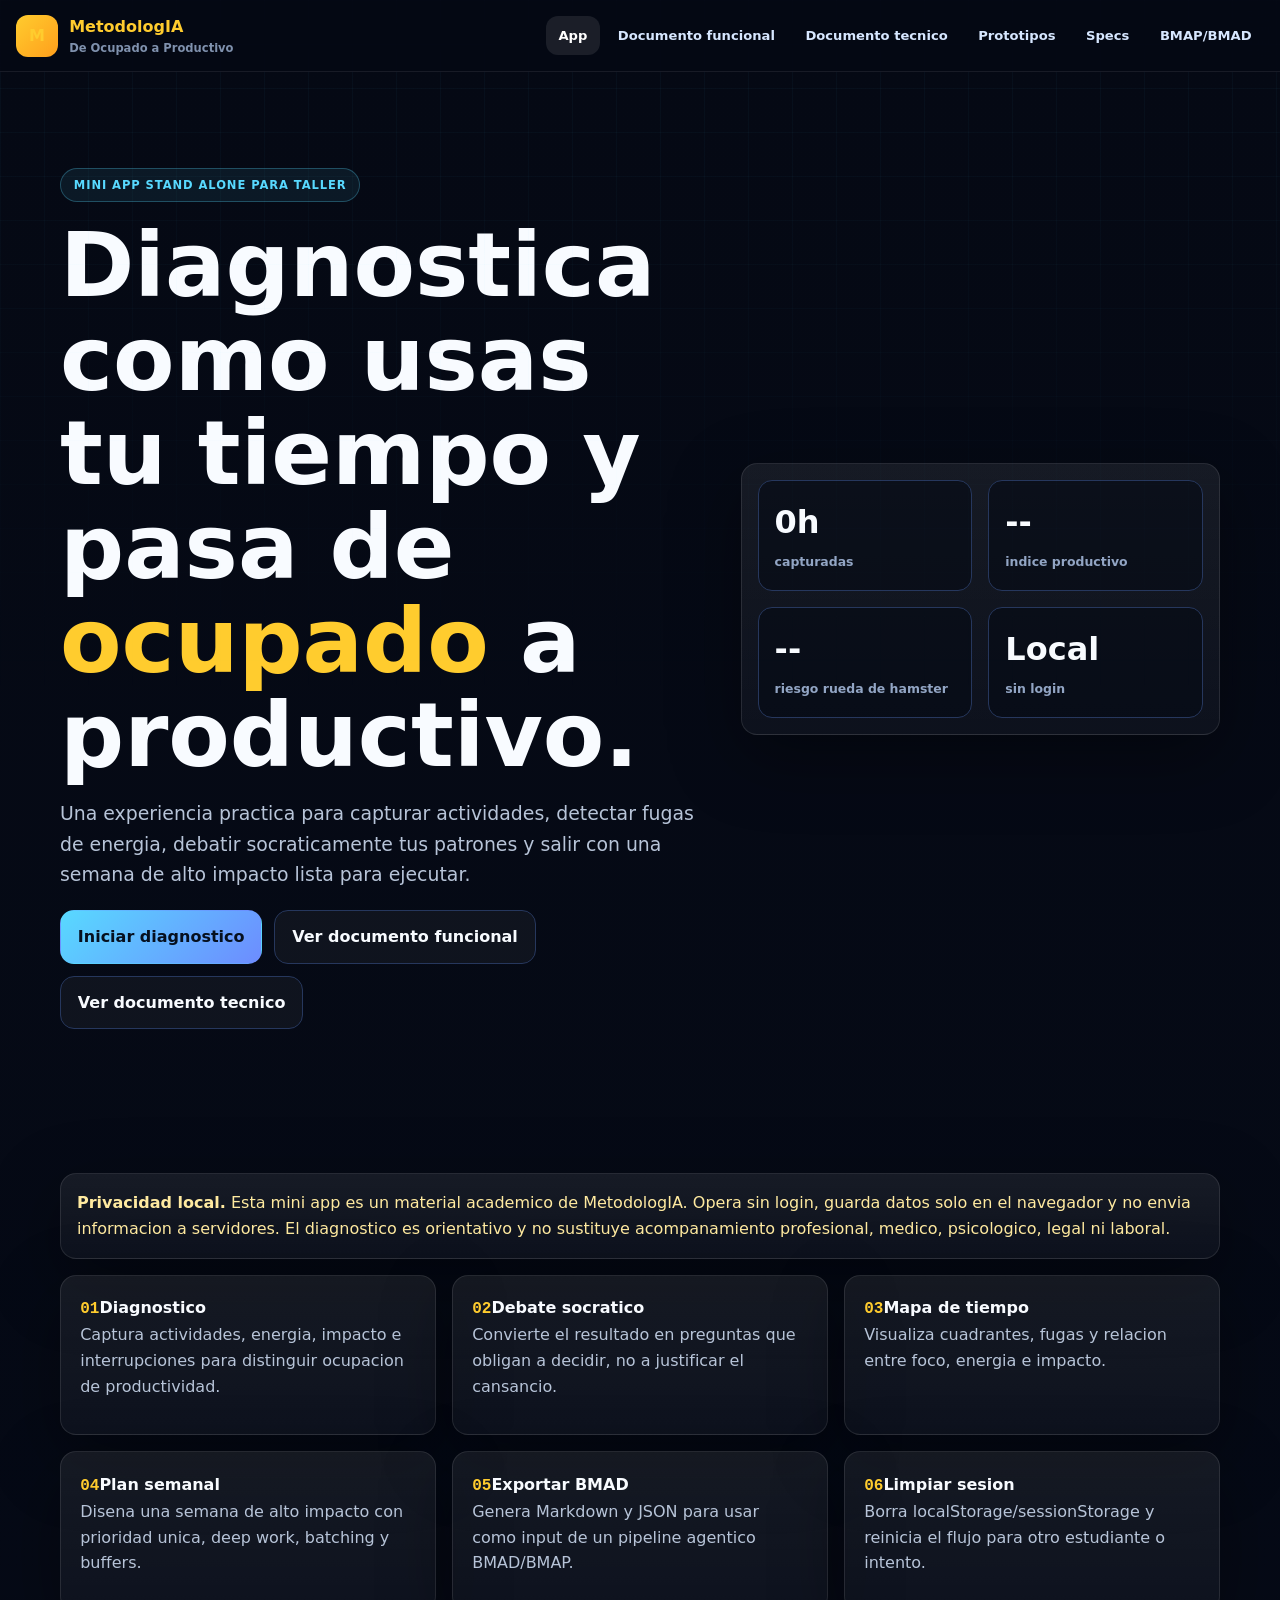
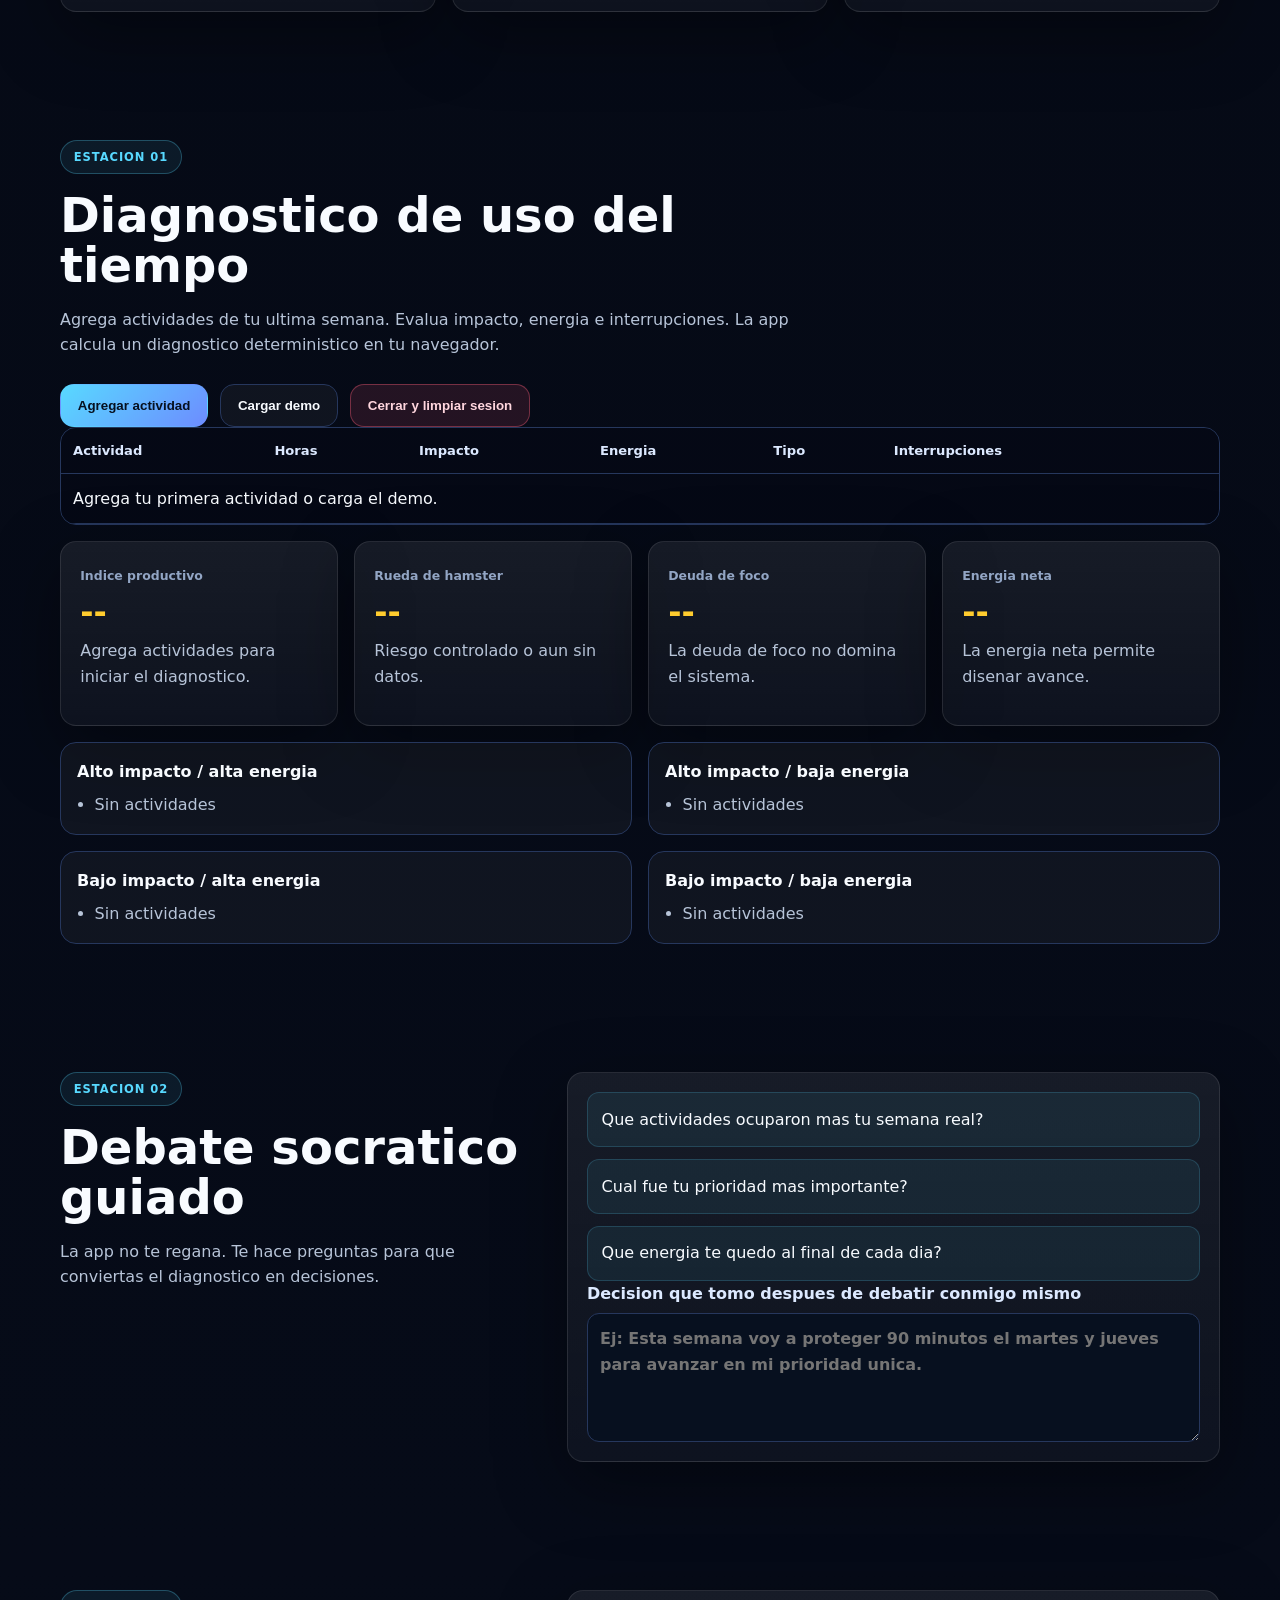
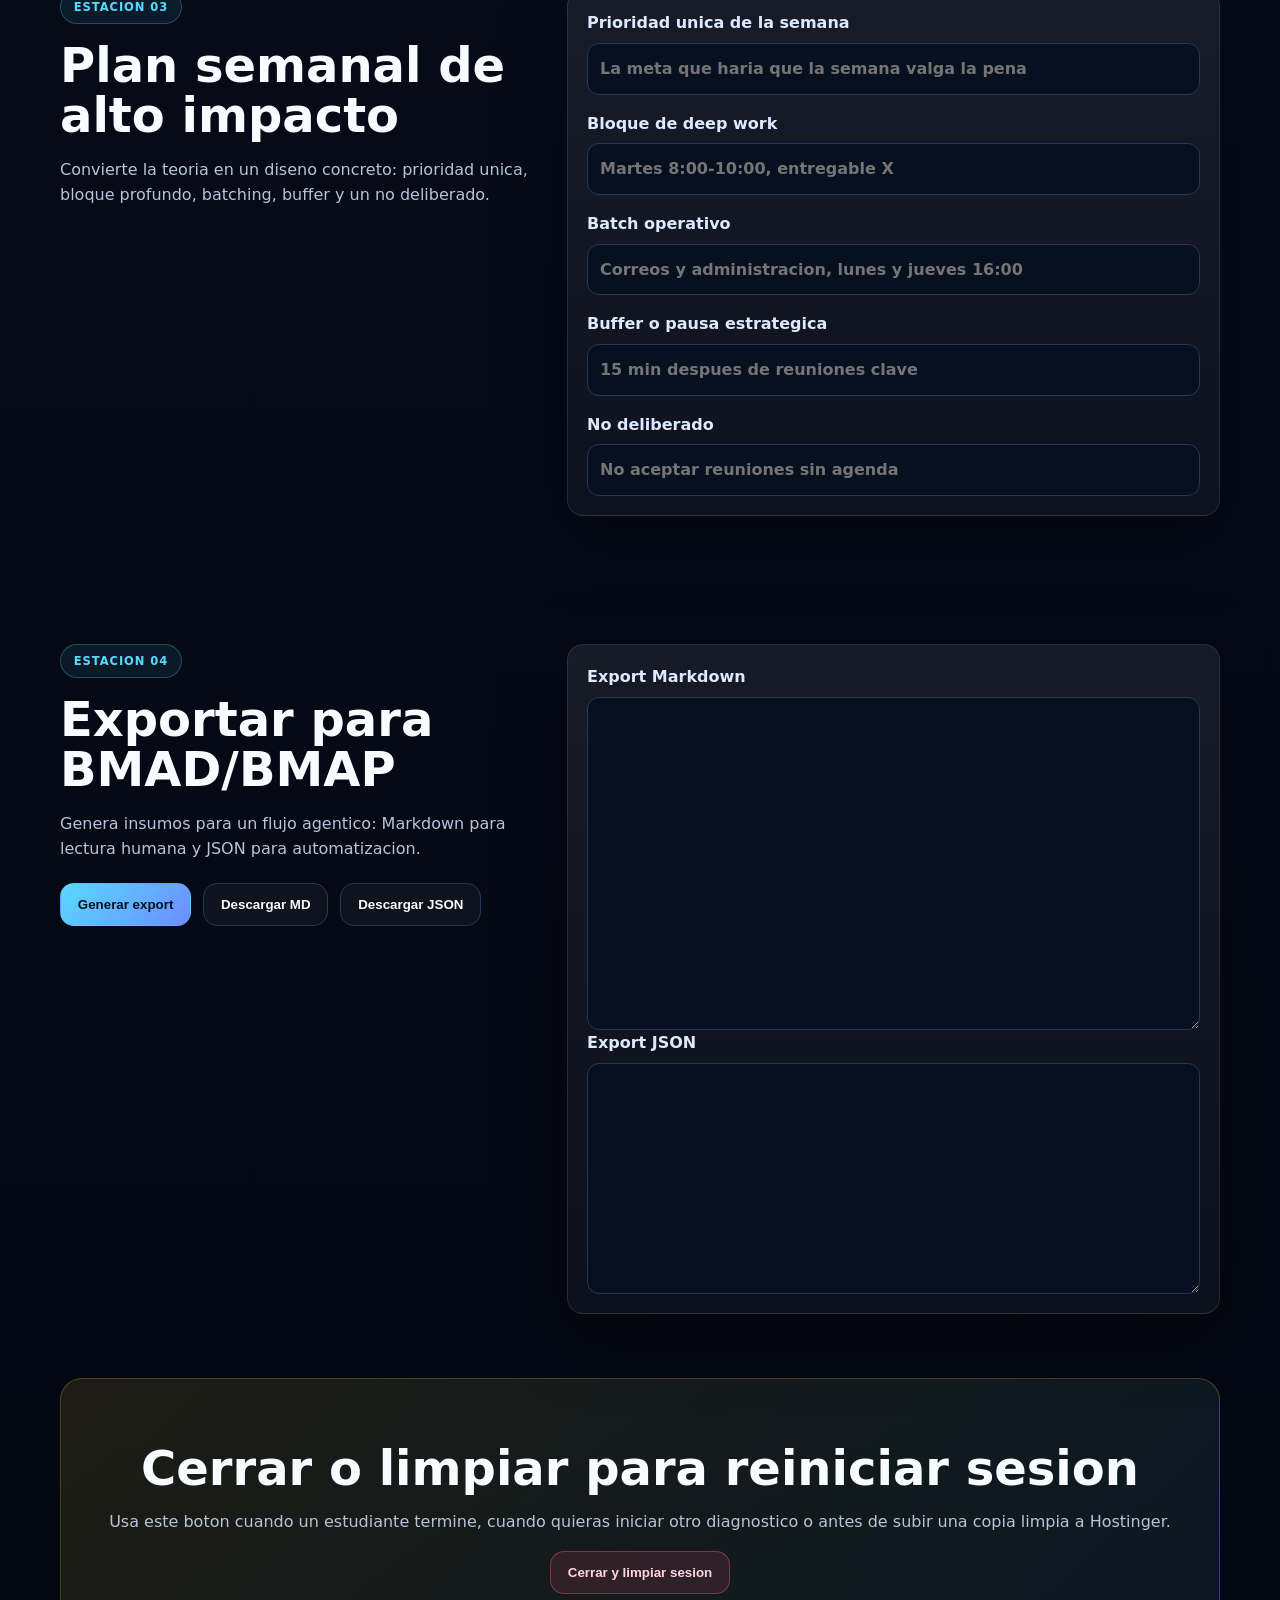
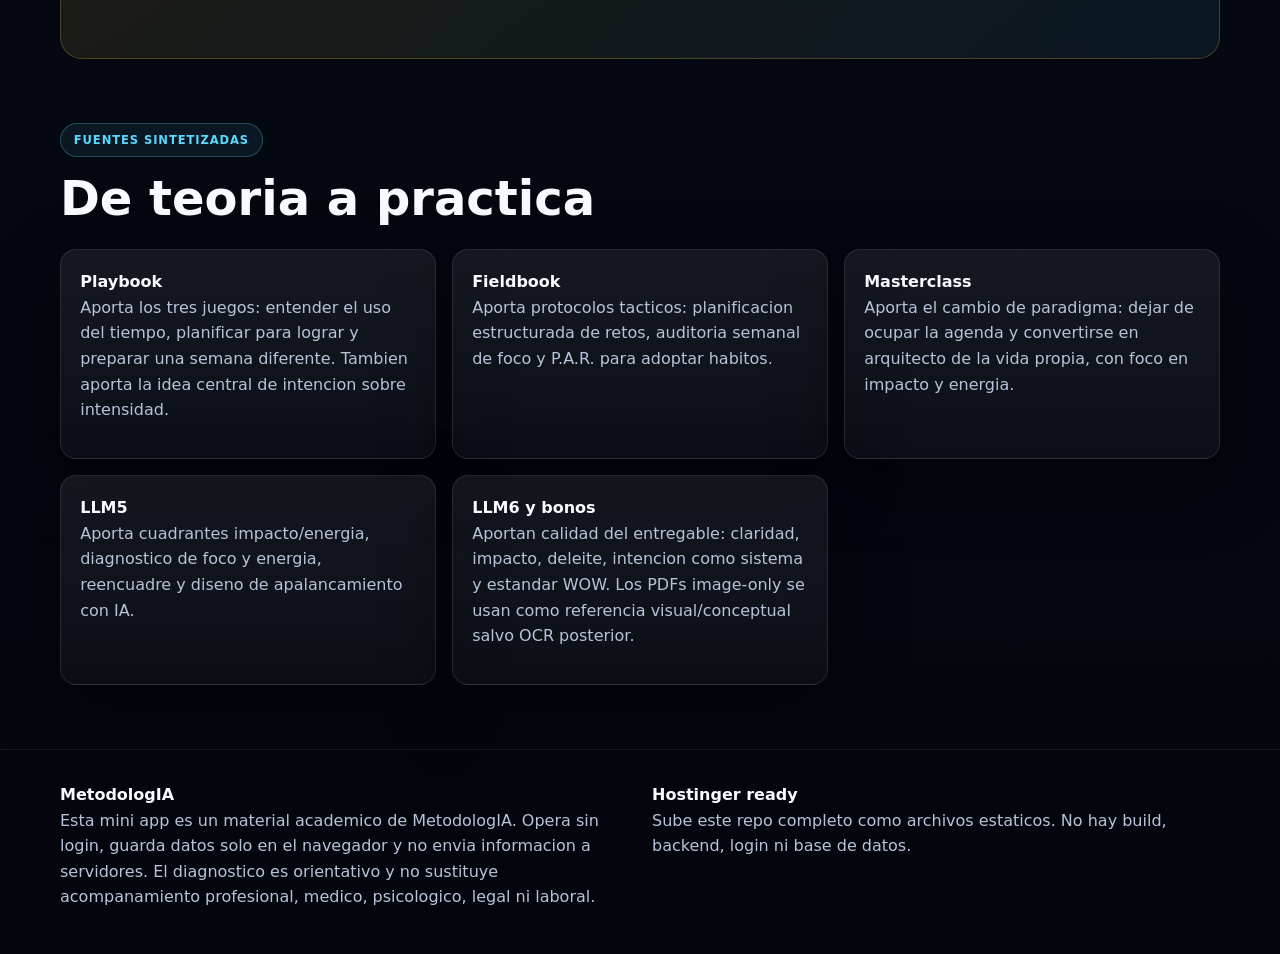
==== index.html @ 7e67502f "Initial MetodologIA ocupado productivo app" ====
<!doctype html>
<html lang="es">
<head>
  <meta charset="utf-8">
  <meta name="viewport" content="width=device-width, initial-scale=1">
  <title>De Ocupado a Productivo | MetodologIA</title>
  <meta name="description" content="Esta mini app es un material academico de MetodologIA. Opera sin login, guarda datos solo en el navegador y no envia informacion a servidores. El diagnostico es orientativo y no sustituye acompanamiento profesional, medico, psicologico, legal ni laboral.">
  <link rel="icon" href="assets/favicon.svg" type="image/svg+xml">
  <link rel="stylesheet" href="assets/styles.css">
</head>
<body>
  <header class="topbar">
    <a class="brand" href="index.html" aria-label="Ir a la app">
      <span class="brand-mark">M</span>
      <span><strong>Metodolog<span>IA</span></strong><small>De Ocupado a Productivo</small></span>
    </a>
    <nav class="nav"><a class="active" href="index.html">App</a><a class="" href="documento-funcional.html">Documento funcional</a><a class="" href="documento-tecnico.html">Documento tecnico</a><a class="" href="prototipos/index.html">Prototipos</a><a class="" href="specs/00-product-vision.md">Specs</a><a class="" href="bmap/prd.md">BMAP/BMAD</a></nav>
  </header>
  <main>
    <section class="hero tool-hero">
      <div class="wrap hero-grid">
        <div>
          <span class="eyebrow">Mini app stand alone para taller</span>
          <h1>Diagnostica como usas tu tiempo y pasa de <span>ocupado</span> a productivo.</h1>
          <p class="lead">Una experiencia practica para capturar actividades, detectar fugas de energia, debatir socraticamente tus patrones y salir con una semana de alto impacto lista para ejecutar.</p>
          <div class="hero-actions"><a class="btn primary" href="#diagnostico">Iniciar diagnostico</a><a class="btn ghost" href="documento-funcional.html">Ver documento funcional</a><a class="btn ghost" href="documento-tecnico.html">Ver documento tecnico</a></div>
        </div>
        <div class="hero-panel">
          <div class="metric"><strong data-total-hours>0h</strong><span>capturadas</span></div>
          <div class="metric"><strong data-score>--</strong><span>indice productivo</span></div>
          <div class="metric"><strong data-risk>--</strong><span>riesgo rueda de hamster</span></div>
          <div class="metric"><strong data-storage-state>Local</strong><span>sin login</span></div>
        </div>
      </div>
    </section>
    <section class="wrap section">
      <aside class="notice"><strong>Privacidad local.</strong> Esta mini app es un material academico de MetodologIA. Opera sin login, guarda datos solo en el navegador y no envia informacion a servidores. El diagnostico es orientativo y no sustituye acompanamiento profesional, medico, psicologico, legal ni laboral.</aside>
      <div class="station-grid"><a class="station-card" href="#diagnostico"><span>01</span><strong>Diagnostico</strong><p>Captura actividades, energia, impacto e interrupciones para distinguir ocupacion de productividad.</p></a><a class="station-card" href="#socratico"><span>02</span><strong>Debate socratico</strong><p>Convierte el resultado en preguntas que obligan a decidir, no a justificar el cansancio.</p></a><a class="station-card" href="#mapa"><span>03</span><strong>Mapa de tiempo</strong><p>Visualiza cuadrantes, fugas y relacion entre foco, energia e impacto.</p></a><a class="station-card" href="#plan"><span>04</span><strong>Plan semanal</strong><p>Disena una semana de alto impacto con prioridad unica, deep work, batching y buffers.</p></a><a class="station-card" href="#exportar"><span>05</span><strong>Exportar BMAD</strong><p>Genera Markdown y JSON para usar como input de un pipeline agentico BMAD/BMAP.</p></a><a class="station-card" href="#limpiar"><span>06</span><strong>Limpiar sesion</strong><p>Borra localStorage/sessionStorage y reinicia el flujo para otro estudiante o intento.</p></a></div>
    </section>
    <section id="diagnostico" class="wrap section app-shell" data-app-root>
      <div class="section-head">
        <span class="eyebrow">Estacion 01</span>
        <h2>Diagnostico de uso del tiempo</h2>
        <p>Agrega actividades de tu ultima semana. Evalua impacto, energia e interrupciones. La app calcula un diagnostico deterministico en tu navegador.</p>
      </div>
      <div class="toolbar">
        <button class="btn primary" type="button" data-add-activity>Agregar actividad</button>
        <button class="btn ghost" type="button" data-load-demo>Cargar demo</button>
        <button class="btn danger" type="button" data-clear-session>Cerrar y limpiar sesion</button>
      </div>
      <div class="activity-table-wrap">
        <table class="activity-table">
          <thead><tr><th>Actividad</th><th>Horas</th><th>Impacto</th><th>Energia</th><th>Tipo</th><th>Interrupciones</th><th></th></tr></thead>
          <tbody data-activities></tbody>
        </table>
      </div>
      <div class="results-grid" id="mapa">
        <article class="result-card"><span>Indice productivo</span><strong data-result-productive>--</strong><p data-result-productive-copy>Agrega actividades para calcular.</p></article>
        <article class="result-card"><span>Rueda de hamster</span><strong data-result-hamster>--</strong><p data-result-hamster-copy>Detecta bajo impacto con baja energia.</p></article>
        <article class="result-card"><span>Deuda de foco</span><strong data-result-focus>--</strong><p data-result-focus-copy>Interrupciones y cambio de contexto.</p></article>
        <article class="result-card"><span>Energia neta</span><strong data-result-energy>--</strong><p data-result-energy-copy>Balance emocional/cognitivo semanal.</p></article>
      </div>
      <div class="quadrants" data-quadrants></div>
    </section>
    <section id="socratico" class="wrap section two-col">
      <div>
        <span class="eyebrow">Estacion 02</span>
        <h2>Debate socratico guiado</h2>
        <p>La app no te regana. Te hace preguntas para que conviertas el diagnostico en decisiones.</p>
      </div>
      <div class="panel">
        <div data-socratic-questions class="question-list"></div>
        <label>Decision que tomo despues de debatir conmigo mismo
          <textarea data-decision rows="4" placeholder="Ej: Esta semana voy a proteger 90 minutos el martes y jueves para avanzar en mi prioridad unica."></textarea>
        </label>
      </div>
    </section>
    <section id="plan" class="wrap section two-col">
      <div>
        <span class="eyebrow">Estacion 03</span>
        <h2>Plan semanal de alto impacto</h2>
        <p>Convierte la teoria en un diseno concreto: prioridad unica, bloque profundo, batching, buffer y un no deliberado.</p>
      </div>
      <div class="panel plan-form">
        <label>Prioridad unica de la semana<input data-plan-priority placeholder="La meta que haria que la semana valga la pena"></label>
        <label>Bloque de deep work<input data-plan-deep placeholder="Martes 8:00-10:00, entregable X"></label>
        <label>Batch operativo<input data-plan-batch placeholder="Correos y administracion, lunes y jueves 16:00"></label>
        <label>Buffer o pausa estrategica<input data-plan-buffer placeholder="15 min despues de reuniones clave"></label>
        <label>No deliberado<input data-plan-no placeholder="No aceptar reuniones sin agenda"></label>
      </div>
    </section>
    <section id="exportar" class="wrap section two-col">
      <div>
        <span class="eyebrow">Estacion 04</span>
        <h2>Exportar para BMAD/BMAP</h2>
        <p>Genera insumos para un flujo agentico: Markdown para lectura humana y JSON para automatizacion.</p>
        <div class="toolbar"><button class="btn primary" type="button" data-generate-export>Generar export</button><button class="btn ghost" type="button" data-download-md>Descargar MD</button><button class="btn ghost" type="button" data-download-json>Descargar JSON</button></div>
      </div>
      <div class="panel">
        <label>Export Markdown<textarea data-export-md rows="12" readonly></textarea></label>
        <label>Export JSON<textarea data-export-json rows="8" readonly></textarea></label>
      </div>
    </section>
    <section id="limpiar" class="wrap section closing-panel">
      <h2>Cerrar o limpiar para reiniciar sesion</h2>
      <p>Usa este boton cuando un estudiante termine, cuando quieras iniciar otro diagnostico o antes de subir una copia limpia a Hostinger.</p>
      <button class="btn danger" type="button" data-clear-session>Cerrar y limpiar sesion</button>
    </section>
    <section class="wrap section">
      <div class="section-head"><span class="eyebrow">Fuentes sintetizadas</span><h2>De teoria a practica</h2></div>
      <div class="source-grid"><div class="mini-card"><strong>Playbook</strong><p>Aporta los tres juegos: entender el uso del tiempo, planificar para lograr y preparar una semana diferente. Tambien aporta la idea central de intencion sobre intensidad.</p></div><div class="mini-card"><strong>Fieldbook</strong><p>Aporta protocolos tacticos: planificacion estructurada de retos, auditoria semanal de foco y P.A.R. para adoptar habitos.</p></div><div class="mini-card"><strong>Masterclass</strong><p>Aporta el cambio de paradigma: dejar de ocupar la agenda y convertirse en arquitecto de la vida propia, con foco en impacto y energia.</p></div><div class="mini-card"><strong>LLM5</strong><p>Aporta cuadrantes impacto/energia, diagnostico de foco y energia, reencuadre y diseno de apalancamiento con IA.</p></div><div class="mini-card"><strong>LLM6 y bonos</strong><p>Aportan calidad del entregable: claridad, impacto, deleite, intencion como sistema y estandar WOW. Los PDFs image-only se usan como referencia visual/conceptual salvo OCR posterior.</p></div></div>
    </section>
  </main>
  <footer class="footer">
    <div class="wrap footer-grid">
      <div><strong>MetodologIA</strong><p>Esta mini app es un material academico de MetodologIA. Opera sin login, guarda datos solo en el navegador y no envia informacion a servidores. El diagnostico es orientativo y no sustituye acompanamiento profesional, medico, psicologico, legal ni laboral.</p></div>
      <div><strong>Hostinger ready</strong><p>Sube este repo completo como archivos estaticos. No hay build, backend, login ni base de datos.</p></div>
    </div>
  </footer>
  <script src="assets/storage.js"></script>
  <script src="assets/diagnostic-engine.js"></script>
  <script src="assets/exporters.js"></script>
  <script src="assets/app.js"></script>
</body>
</html>
---- assets/styles.css ----
:root{--bg:#050914;--bg2:#0b1324;--panel:#10192d;--panel2:#15213a;--line:#26375d;--text:#f8fbff;--muted:#b7c4d8;--cyan:#58d9ff;--blue:#6d8cff;--gold:#ffcc2e;--orange:#ff9f1c;--danger:#ff5c7a;--ok:#62e6a8;--radius:16px;--shadow:0 22px 70px rgba(0,0,0,.36);font-family:Inter,ui-sans-serif,system-ui,-apple-system,BlinkMacSystemFont,"Segoe UI",sans-serif}
*{box-sizing:border-box;min-width:0}html{scroll-behavior:smooth}body{margin:0;background:linear-gradient(180deg,var(--bg),#060b18 55%,#03060d);color:var(--text);font-family:Inter,ui-sans-serif,system-ui,-apple-system,BlinkMacSystemFont,"Segoe UI",sans-serif;line-height:1.6;overflow-x:hidden}body:before{content:"";position:fixed;inset:0;pointer-events:none;background:linear-gradient(rgba(88,217,255,.04) 1px,transparent 1px),linear-gradient(90deg,rgba(88,217,255,.04) 1px,transparent 1px);background-size:44px 44px;mask-image:linear-gradient(to bottom,black,transparent 80%)}
a{color:inherit;text-decoration:none}p{color:var(--muted);margin:0 0 1rem}h1,h2,h3{line-height:1.05;margin:0 0 1rem;letter-spacing:0}h1{font-size:clamp(2.4rem,7vw,5.8rem);max-width:980px}h2{font-size:clamp(1.7rem,4vw,3rem)}h1 span,.brand span{color:var(--gold)}code,pre{font-family:ui-monospace,SFMono-Regular,Menlo,monospace}pre{white-space:pre-wrap;background:#050914;border:1px solid var(--line);border-radius:14px;padding:1rem;overflow:auto;color:#d7e7ff}.wrap{width:min(1160px,calc(100% - 40px));margin:0 auto}.topbar{position:sticky;top:0;z-index:40;display:flex;align-items:center;gap:1rem;padding:.85rem 1rem;background:rgba(5,9,20,.86);border-bottom:1px solid rgba(255,255,255,.08);backdrop-filter:blur(16px)}.brand{display:flex;align-items:center;gap:.7rem}.brand-mark{width:42px;height:42px;border-radius:12px;background:linear-gradient(135deg,var(--gold),var(--orange));color:#07101f;display:grid;place-items:center;font-weight:900}.brand strong{font-size:1rem}.brand small{display:block;color:#7f91ad;font-weight:700;font-size:.72rem}.nav{margin-left:auto;display:flex;gap:.35rem;flex-wrap:wrap}.nav a,.prototype-nav a{padding:.58rem .78rem;border-radius:12px;color:#d7e7ff;font-weight:800;font-size:.82rem}.nav a:hover,.nav a.active,.prototype-nav a.active{background:rgba(255,255,255,.09);color:white}.hero{padding:6rem 0 4rem}.tool-hero{min-height:calc(100vh - 72px);display:flex;align-items:center}.hero-grid{display:grid;grid-template-columns:1.15fr .85fr;gap:2rem;align-items:center}.lead{font-size:1.18rem;max-width:780px}.eyebrow{display:inline-block;color:var(--cyan);border:1px solid rgba(88,217,255,.28);background:rgba(88,217,255,.08);border-radius:999px;padding:.42rem .8rem;font-weight:900;font-size:.72rem;letter-spacing:.08em;text-transform:uppercase;margin-bottom:1rem}.btn{border:1px solid var(--line);border-radius:14px;padding:.82rem 1.05rem;font-weight:900;display:inline-flex;align-items:center;justify-content:center;gap:.45rem;cursor:pointer;background:var(--panel);color:var(--text)}.btn.primary{background:linear-gradient(135deg,var(--cyan),var(--blue));border-color:transparent;color:#06101f}.btn.ghost{background:rgba(255,255,255,.04)}.btn.danger{background:rgba(255,92,122,.12);border-color:rgba(255,92,122,.38);color:#ffd6de}.hero-actions,.toolbar{display:flex;flex-wrap:wrap;gap:.75rem;margin-top:1.3rem}.hero-panel,.panel,.notice,.doc-section,.result-card,.station-card,.mini-card{background:linear-gradient(180deg,rgba(255,255,255,.07),rgba(255,255,255,.035));border:1px solid rgba(255,255,255,.1);border-radius:var(--radius);box-shadow:var(--shadow)}.hero-panel{display:grid;grid-template-columns:1fr 1fr;gap:1rem;padding:1rem}.metric{padding:1rem;border-radius:14px;background:rgba(5,9,20,.58);border:1px solid var(--line)}.metric strong{font-size:2rem;display:block}.metric span,.result-card span{color:#92a5c4;font-weight:800;font-size:.78rem}.section{padding:4rem 0}.section-head{max-width:760px;margin-bottom:1.6rem}.station-grid,.source-grid,.results-grid,.spec-grid{display:grid;grid-template-columns:repeat(3,1fr);gap:1rem}.station-card,.mini-card,.result-card{display:block;padding:1.2rem}.station-card span{color:var(--gold);font-weight:900;font-family:ui-monospace,SFMono-Regular,Menlo,monospace}.station-card:hover{border-color:rgba(88,217,255,.35);transform:translateY(-2px)}.notice{padding:1rem;margin:1rem 0;color:#ffeaa0}.app-shell{scroll-margin-top:90px}.activity-table-wrap{overflow:auto;border:1px solid var(--line);border-radius:16px}.activity-table{width:100%;border-collapse:collapse;min-width:860px;background:rgba(5,9,20,.55)}th,td{text-align:left;padding:.75rem;border-bottom:1px solid var(--line);vertical-align:middle}th{color:#dce9ff;font-size:.82rem}input,select,textarea{width:100%;border:1px solid var(--line);background:#07101f;color:var(--text);border-radius:12px;padding:.75rem;font:inherit}label{display:grid;gap:.45rem;color:#dce9ff;font-weight:800}.results-grid{grid-template-columns:repeat(4,1fr);margin-top:1rem}.result-card strong{font-size:2rem;color:var(--gold);display:block}.quadrants{display:grid;grid-template-columns:repeat(2,1fr);gap:1rem;margin-top:1rem}.quadrant{padding:1rem;border:1px solid var(--line);border-radius:16px;background:rgba(255,255,255,.04)}.quadrant ul{margin:.5rem 0 0;padding-left:1.1rem;color:var(--muted)}.two-col{display:grid;grid-template-columns:.85fr 1.15fr;gap:1.5rem;align-items:start}.panel{padding:1.2rem}.question-list{display:grid;gap:.75rem}.question-list div{padding:.85rem;border-radius:12px;background:rgba(88,217,255,.07);border:1px solid rgba(88,217,255,.18)}.plan-form{display:grid;gap:1rem}.closing-panel{text-align:center;background:linear-gradient(135deg,rgba(255,204,46,.1),rgba(88,217,255,.08));border:1px solid rgba(255,204,46,.24);border-radius:22px}.doc{padding:3rem 0}.doc-hero{padding:2.5rem 0}.doc-section{padding:1.4rem;margin:1rem 0}.prototype-nav{display:flex;gap:.45rem;flex-wrap:wrap;margin-bottom:1.4rem}.timeline{display:grid;gap:.8rem}.timeline div{display:grid;grid-template-columns:44px 1fr;gap:.8rem;padding:1rem;border-radius:16px;background:rgba(255,255,255,.05);border:1px solid var(--line)}.timeline span{width:34px;height:34px;display:grid;place-items:center;border-radius:11px;background:linear-gradient(135deg,var(--gold),var(--orange));color:#07101f;font-weight:900}.prototype-demo{display:grid;gap:1rem}.demo-output{padding:1rem;border-radius:14px;background:#07101f;border:1px solid var(--line);color:var(--muted)}.footer{padding:2rem 0;border-top:1px solid rgba(255,255,255,.08);background:#03060d}.footer-grid{display:grid;grid-template-columns:1fr 1fr;gap:1.5rem}
@media(max-width:940px){.hero-grid,.two-col,.station-grid,.source-grid,.results-grid,.spec-grid,.footer-grid{grid-template-columns:1fr}.hero-panel,.quadrants{grid-template-columns:1fr}.tool-hero{min-height:auto}.nav{width:100%;margin-left:0}.topbar{align-items:flex-start;flex-wrap:wrap}h1{font-size:clamp(2.15rem,12vw,3.4rem)}.wrap{width:min(100% - 28px,1160px)}.section{padding:3rem 0}}
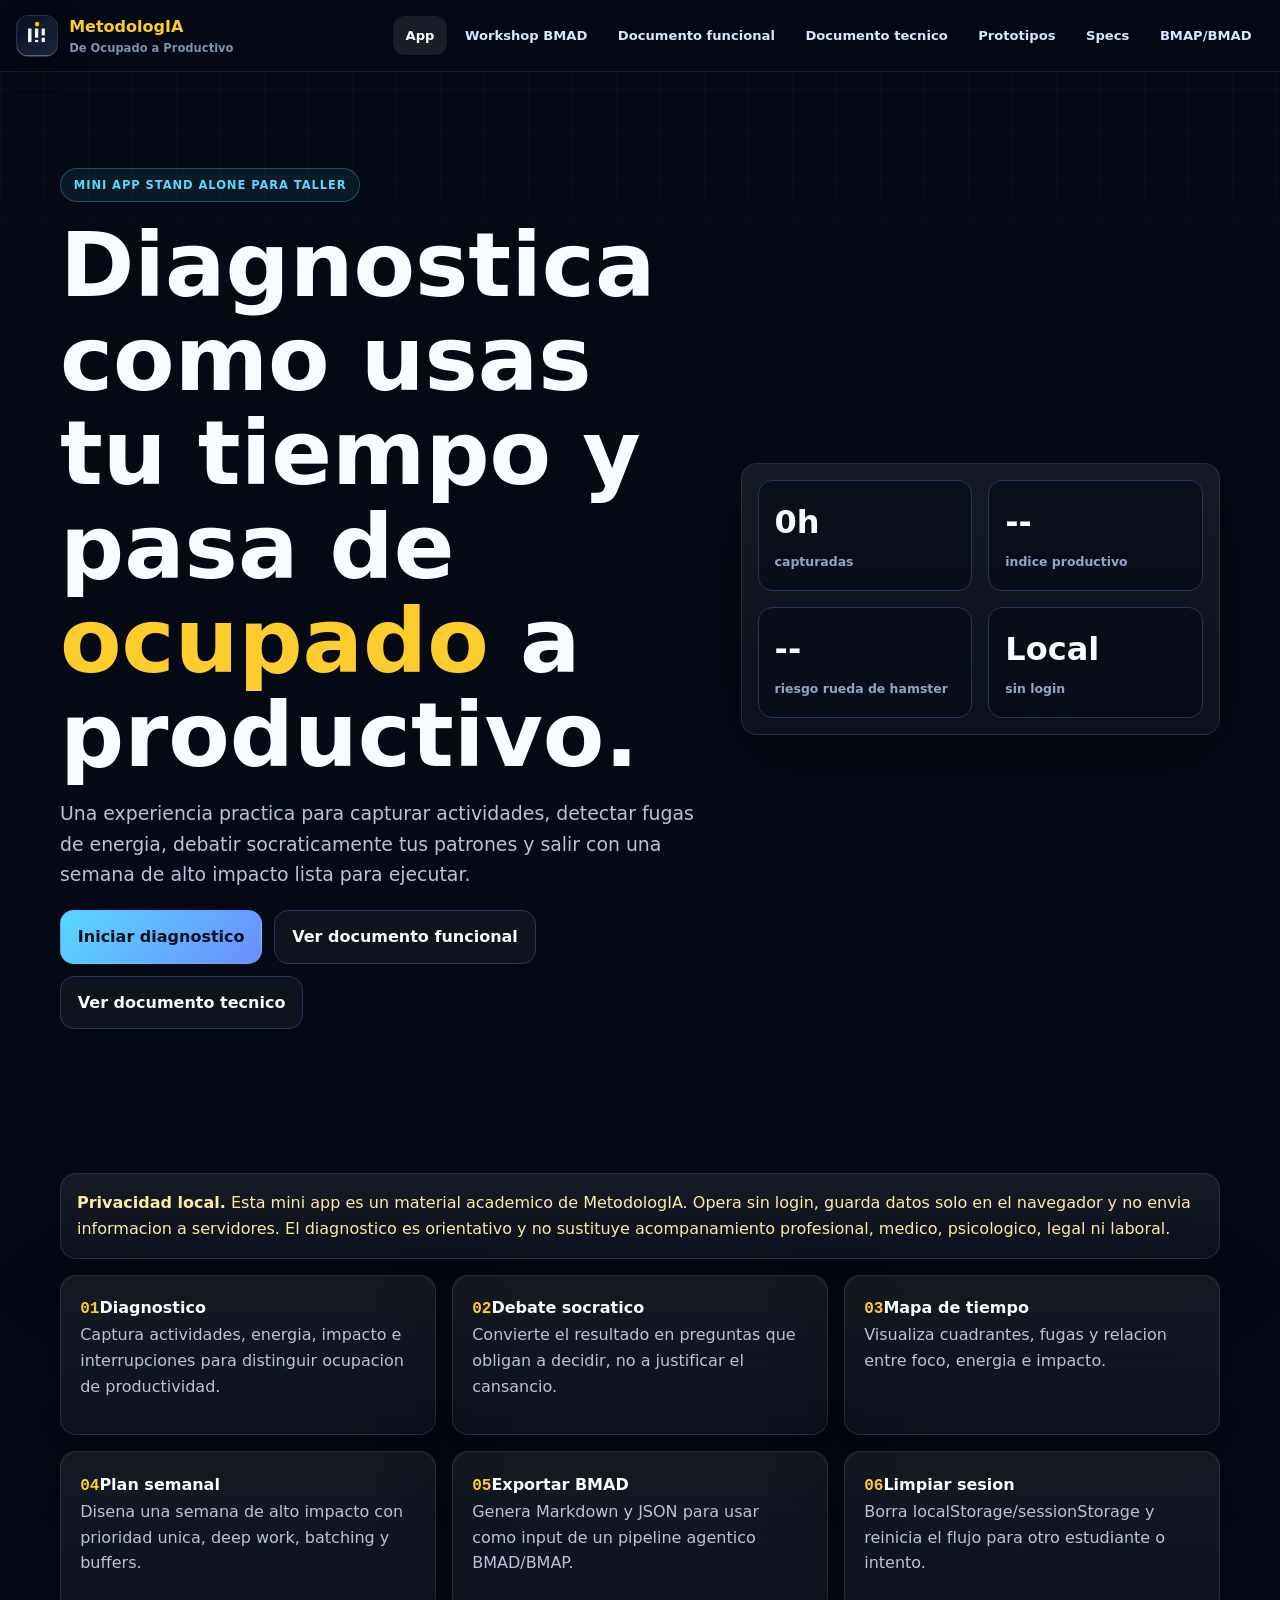
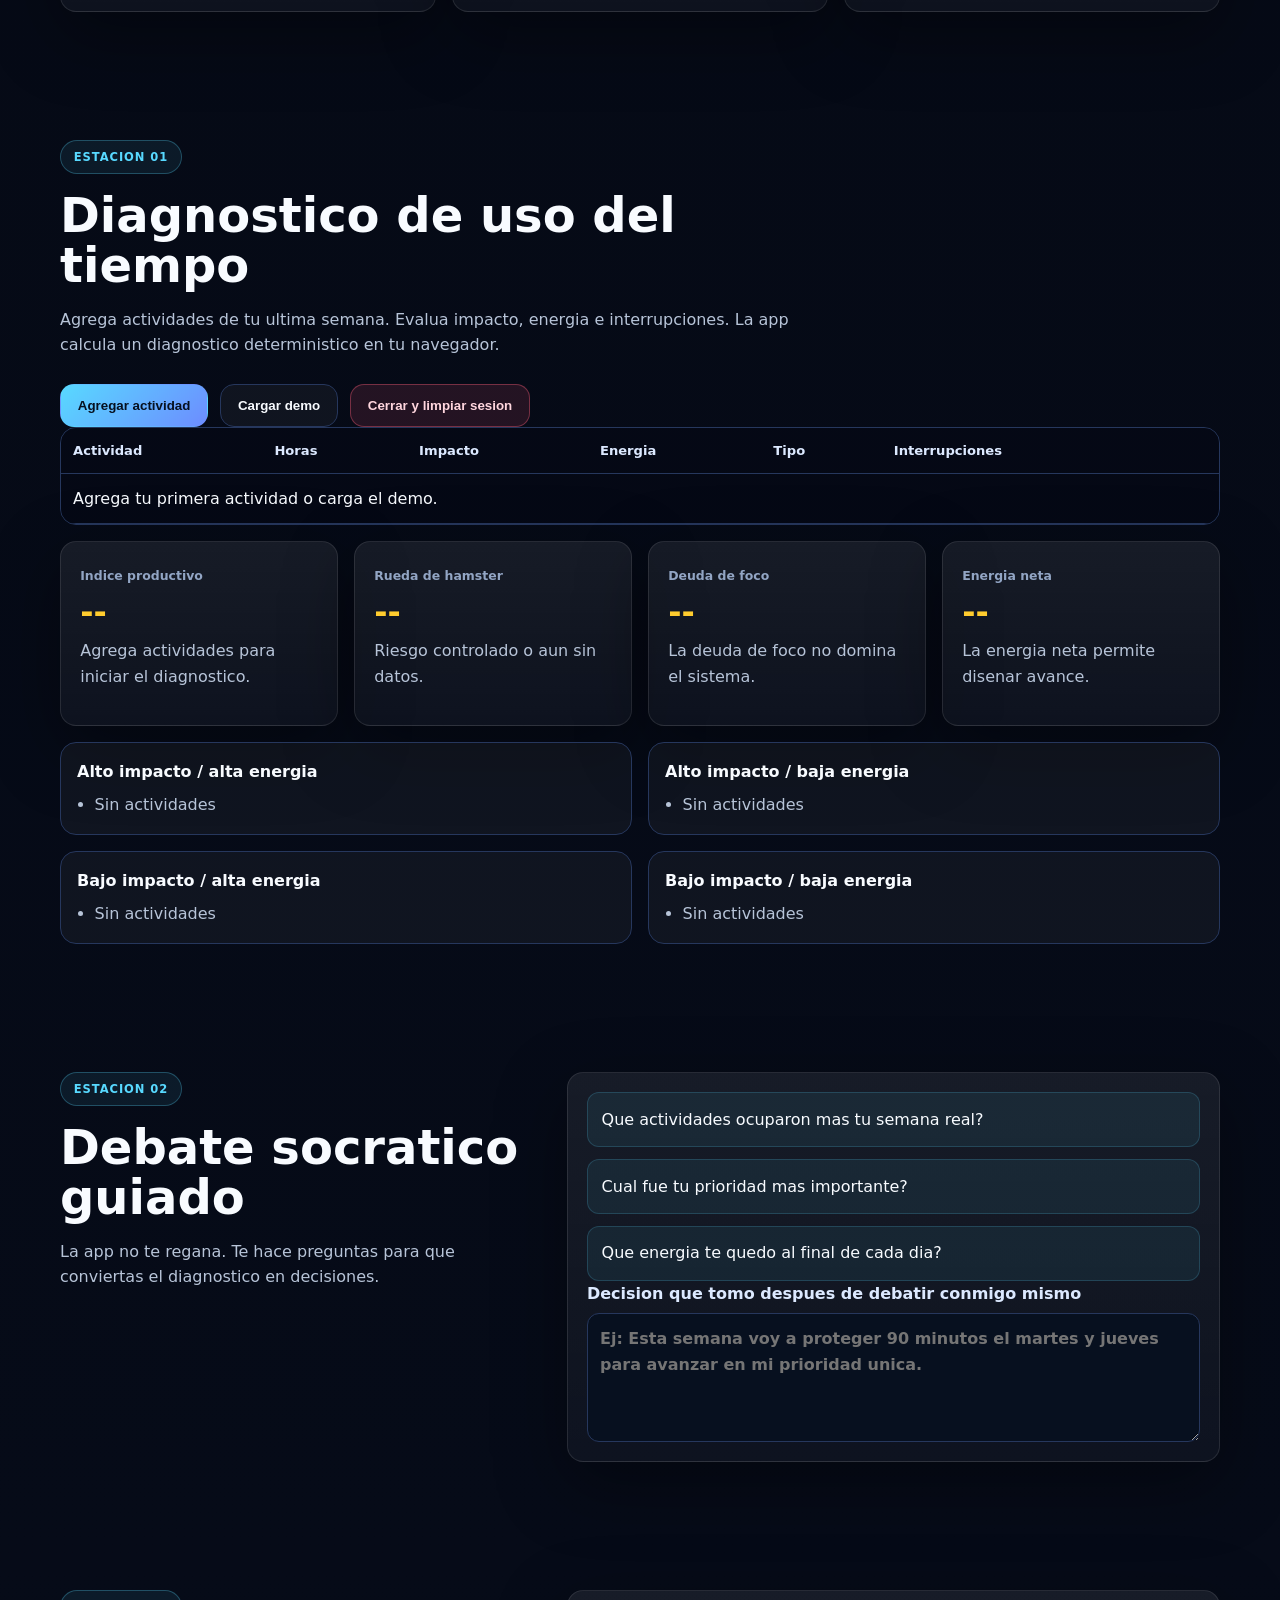
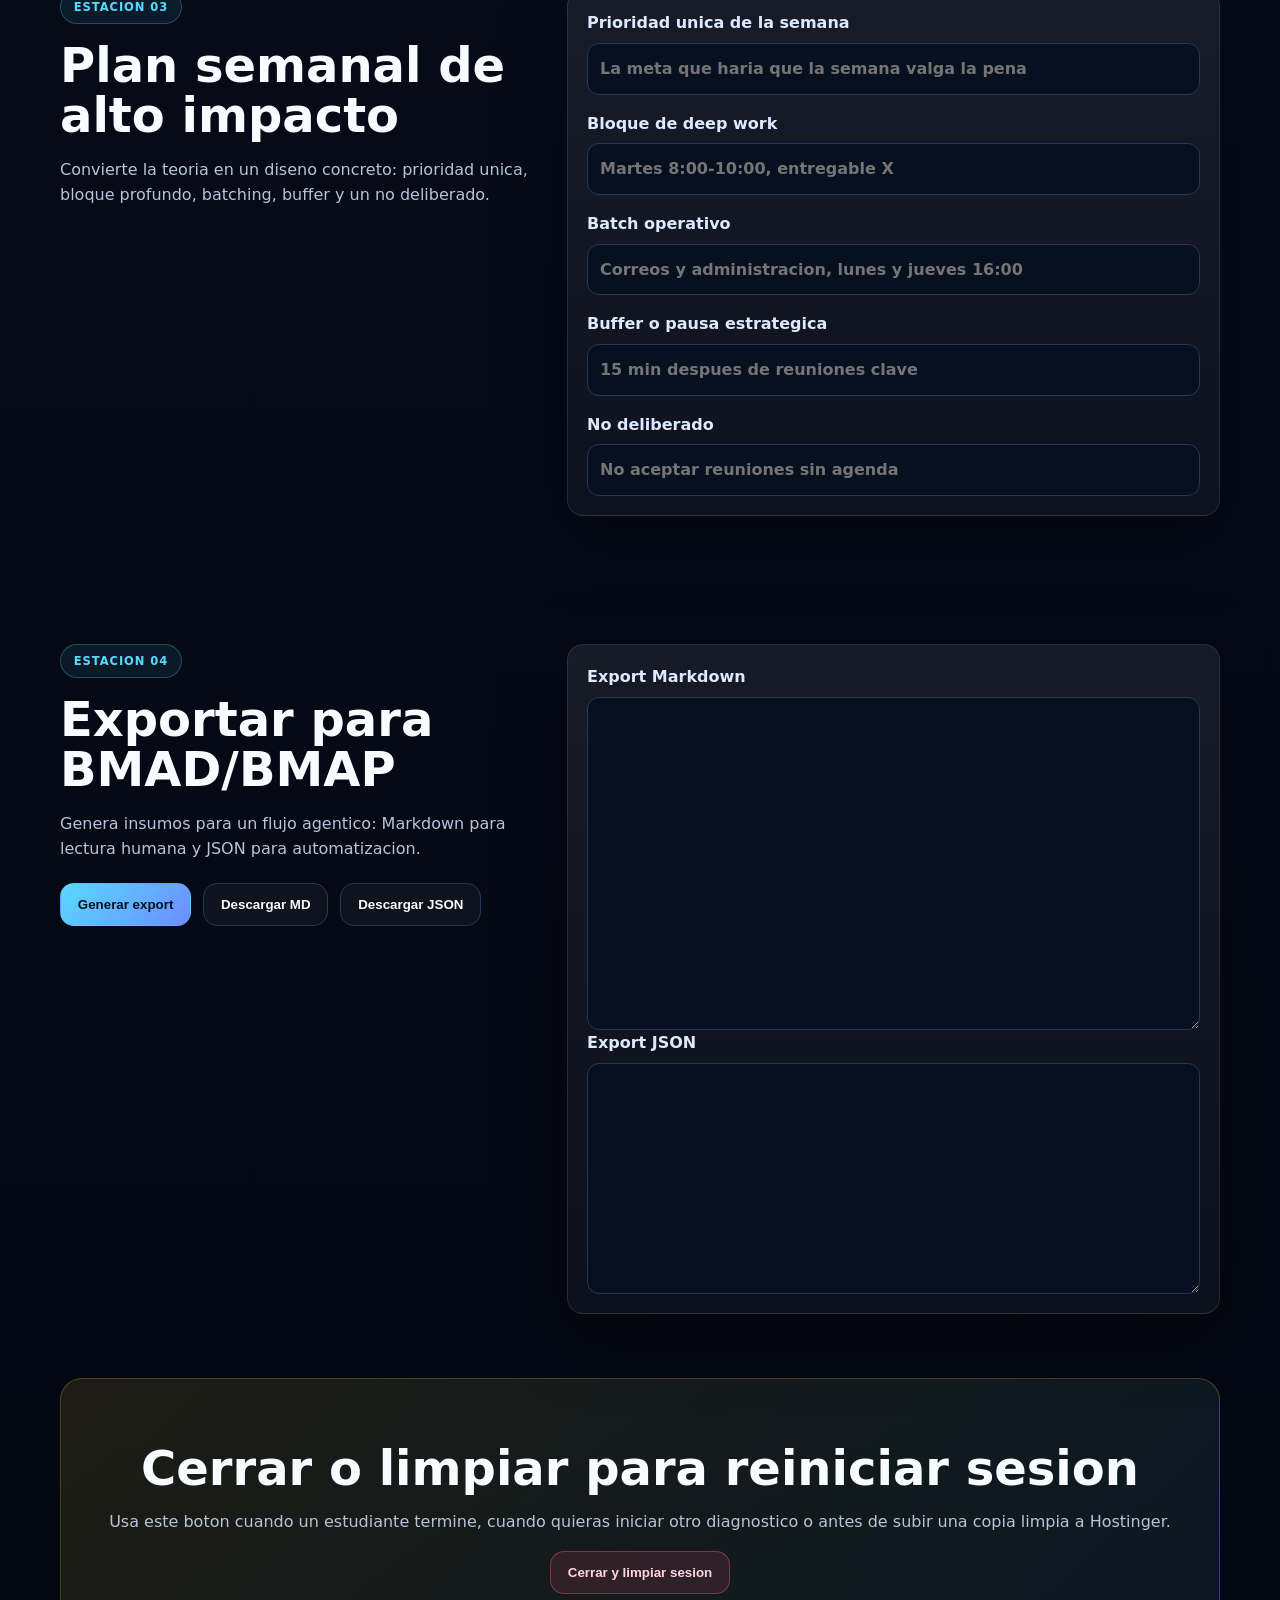
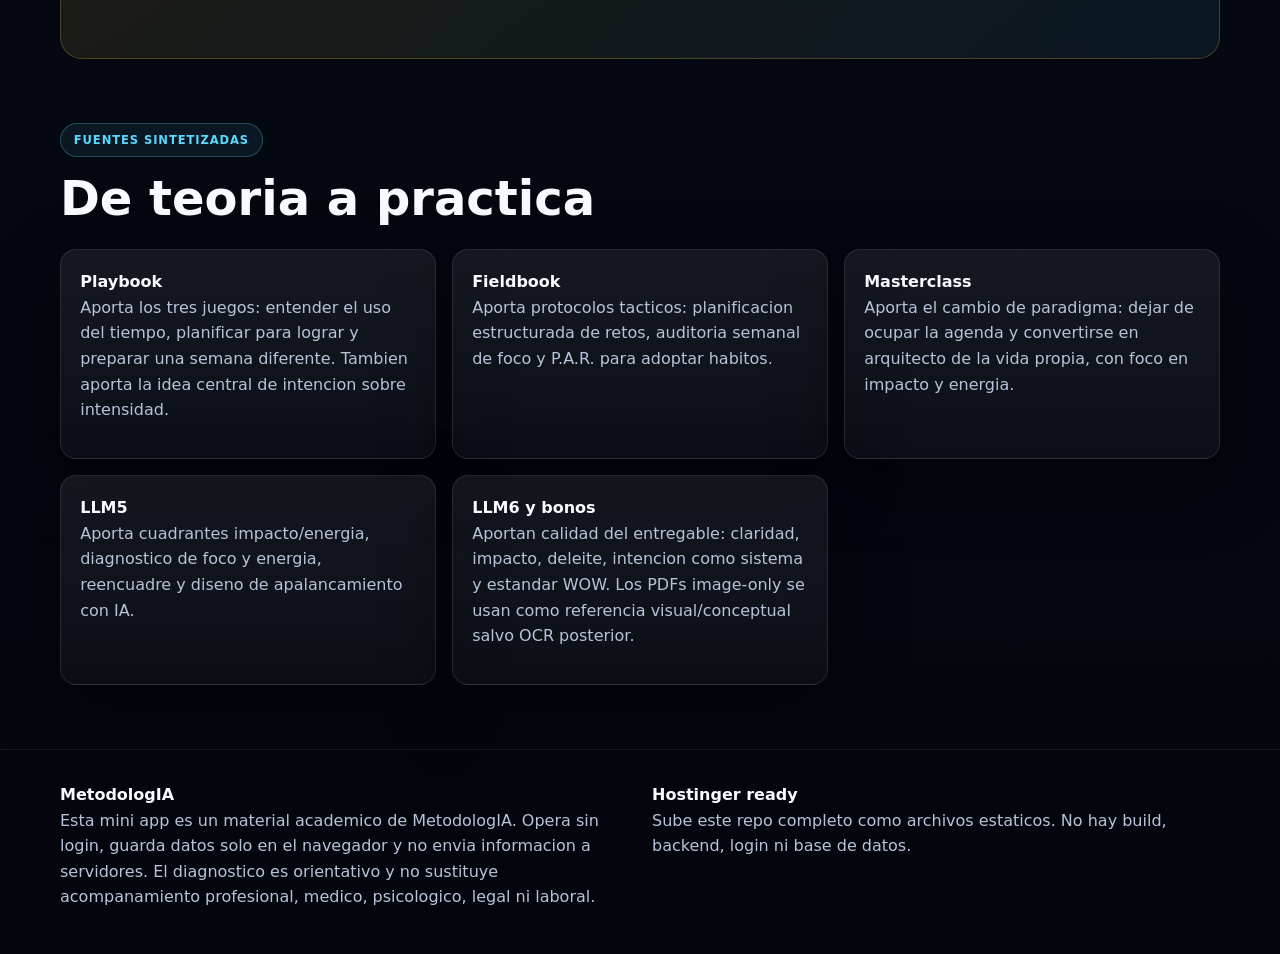
==== commit c97cfada: "Add BMAD workshop and Gemini guide" ====
--- a/index.html
+++ b/index.html
@@ -10,11 +10,11 @@
 </head>
 <body>
   <header class="topbar">
-    <a class="brand" href="index.html" aria-label="Ir a la app">
-      <span class="brand-mark">M</span>
+    <a class="brand" href="index.html" aria-label="Ir a la app MetodologIA">
+      <img class="brand-logo" src="assets/metodologia_logo_primary.png" alt="MetodologIA">
       <span><strong>Metodolog<span>IA</span></strong><small>De Ocupado a Productivo</small></span>
     </a>
-    <nav class="nav"><a class="active" href="index.html">App</a><a class="" href="documento-funcional.html">Documento funcional</a><a class="" href="documento-tecnico.html">Documento tecnico</a><a class="" href="prototipos/index.html">Prototipos</a><a class="" href="specs/00-product-vision.md">Specs</a><a class="" href="bmap/prd.md">BMAP/BMAD</a></nav>
+    <nav class="nav"><a class="active" href="index.html">App</a><a class="" href="workshop-bmad.html">Workshop BMAD</a><a class="" href="documento-funcional.html">Documento funcional</a><a class="" href="documento-tecnico.html">Documento tecnico</a><a class="" href="prototipos/index.html">Prototipos</a><a class="" href="specs/00-product-vision.md">Specs</a><a class="" href="bmap/prd.md">BMAP/BMAD</a></nav>
   </header>
   <main>
     <section class="hero tool-hero">
--- a/assets/styles.css
+++ b/assets/styles.css
@@ -2,4 +2,29 @@
 *{box-sizing:border-box;min-width:0}html{scroll-behavior:smooth}body{margin:0;background:linear-gradient(180deg,var(--bg),#060b18 55%,#03060d);color:var(--text);font-family:Inter,ui-sans-serif,system-ui,-apple-system,BlinkMacSystemFont,"Segoe UI",sans-serif;line-height:1.6;overflow-x:hidden}body:before{content:"";position:fixed;inset:0;pointer-events:none;background:linear-gradient(rgba(88,217,255,.04) 1px,transparent 1px),linear-gradient(90deg,rgba(88,217,255,.04) 1px,transparent 1px);background-size:44px 44px;mask-image:linear-gradient(to bottom,black,transparent 80%)}
 a{color:inherit;text-decoration:none}p{color:var(--muted);margin:0 0 1rem}h1,h2,h3{line-height:1.05;margin:0 0 1rem;letter-spacing:0}h1{font-size:clamp(2.4rem,7vw,5.8rem);max-width:980px}h2{font-size:clamp(1.7rem,4vw,3rem)}h1 span,.brand span{color:var(--gold)}code,pre{font-family:ui-monospace,SFMono-Regular,Menlo,monospace}pre{white-space:pre-wrap;background:#050914;border:1px solid var(--line);border-radius:14px;padding:1rem;overflow:auto;color:#d7e7ff}.wrap{width:min(1160px,calc(100% - 40px));margin:0 auto}.topbar{position:sticky;top:0;z-index:40;display:flex;align-items:center;gap:1rem;padding:.85rem 1rem;background:rgba(5,9,20,.86);border-bottom:1px solid rgba(255,255,255,.08);backdrop-filter:blur(16px)}.brand{display:flex;align-items:center;gap:.7rem}.brand-mark{width:42px;height:42px;border-radius:12px;background:linear-gradient(135deg,var(--gold),var(--orange));color:#07101f;display:grid;place-items:center;font-weight:900}.brand strong{font-size:1rem}.brand small{display:block;color:#7f91ad;font-weight:700;font-size:.72rem}.nav{margin-left:auto;display:flex;gap:.35rem;flex-wrap:wrap}.nav a,.prototype-nav a{padding:.58rem .78rem;border-radius:12px;color:#d7e7ff;font-weight:800;font-size:.82rem}.nav a:hover,.nav a.active,.prototype-nav a.active{background:rgba(255,255,255,.09);color:white}.hero{padding:6rem 0 4rem}.tool-hero{min-height:calc(100vh - 72px);display:flex;align-items:center}.hero-grid{display:grid;grid-template-columns:1.15fr .85fr;gap:2rem;align-items:center}.lead{font-size:1.18rem;max-width:780px}.eyebrow{display:inline-block;color:var(--cyan);border:1px solid rgba(88,217,255,.28);background:rgba(88,217,255,.08);border-radius:999px;padding:.42rem .8rem;font-weight:900;font-size:.72rem;letter-spacing:.08em;text-transform:uppercase;margin-bottom:1rem}.btn{border:1px solid var(--line);border-radius:14px;padding:.82rem 1.05rem;font-weight:900;display:inline-flex;align-items:center;justify-content:center;gap:.45rem;cursor:pointer;background:var(--panel);color:var(--text)}.btn.primary{background:linear-gradient(135deg,var(--cyan),var(--blue));border-color:transparent;color:#06101f}.btn.ghost{background:rgba(255,255,255,.04)}.btn.danger{background:rgba(255,92,122,.12);border-color:rgba(255,92,122,.38);color:#ffd6de}.hero-actions,.toolbar{display:flex;flex-wrap:wrap;gap:.75rem;margin-top:1.3rem}.hero-panel,.panel,.notice,.doc-section,.result-card,.station-card,.mini-card{background:linear-gradient(180deg,rgba(255,255,255,.07),rgba(255,255,255,.035));border:1px solid rgba(255,255,255,.1);border-radius:var(--radius);box-shadow:var(--shadow)}.hero-panel{display:grid;grid-template-columns:1fr 1fr;gap:1rem;padding:1rem}.metric{padding:1rem;border-radius:14px;background:rgba(5,9,20,.58);border:1px solid var(--line)}.metric strong{font-size:2rem;display:block}.metric span,.result-card span{color:#92a5c4;font-weight:800;font-size:.78rem}.section{padding:4rem 0}.section-head{max-width:760px;margin-bottom:1.6rem}.station-grid,.source-grid,.results-grid,.spec-grid{display:grid;grid-template-columns:repeat(3,1fr);gap:1rem}.station-card,.mini-card,.result-card{display:block;padding:1.2rem}.station-card span{color:var(--gold);font-weight:900;font-family:ui-monospace,SFMono-Regular,Menlo,monospace}.station-card:hover{border-color:rgba(88,217,255,.35);transform:translateY(-2px)}.notice{padding:1rem;margin:1rem 0;color:#ffeaa0}.app-shell{scroll-margin-top:90px}.activity-table-wrap{overflow:auto;border:1px solid var(--line);border-radius:16px}.activity-table{width:100%;border-collapse:collapse;min-width:860px;background:rgba(5,9,20,.55)}th,td{text-align:left;padding:.75rem;border-bottom:1px solid var(--line);vertical-align:middle}th{color:#dce9ff;font-size:.82rem}input,select,textarea{width:100%;border:1px solid var(--line);background:#07101f;color:var(--text);border-radius:12px;padding:.75rem;font:inherit}label{display:grid;gap:.45rem;color:#dce9ff;font-weight:800}.results-grid{grid-template-columns:repeat(4,1fr);margin-top:1rem}.result-card strong{font-size:2rem;color:var(--gold);display:block}.quadrants{display:grid;grid-template-columns:repeat(2,1fr);gap:1rem;margin-top:1rem}.quadrant{padding:1rem;border:1px solid var(--line);border-radius:16px;background:rgba(255,255,255,.04)}.quadrant ul{margin:.5rem 0 0;padding-left:1.1rem;color:var(--muted)}.two-col{display:grid;grid-template-columns:.85fr 1.15fr;gap:1.5rem;align-items:start}.panel{padding:1.2rem}.question-list{display:grid;gap:.75rem}.question-list div{padding:.85rem;border-radius:12px;background:rgba(88,217,255,.07);border:1px solid rgba(88,217,255,.18)}.plan-form{display:grid;gap:1rem}.closing-panel{text-align:center;background:linear-gradient(135deg,rgba(255,204,46,.1),rgba(88,217,255,.08));border:1px solid rgba(255,204,46,.24);border-radius:22px}.doc{padding:3rem 0}.doc-hero{padding:2.5rem 0}.doc-section{padding:1.4rem;margin:1rem 0}.prototype-nav{display:flex;gap:.45rem;flex-wrap:wrap;margin-bottom:1.4rem}.timeline{display:grid;gap:.8rem}.timeline div{display:grid;grid-template-columns:44px 1fr;gap:.8rem;padding:1rem;border-radius:16px;background:rgba(255,255,255,.05);border:1px solid var(--line)}.timeline span{width:34px;height:34px;display:grid;place-items:center;border-radius:11px;background:linear-gradient(135deg,var(--gold),var(--orange));color:#07101f;font-weight:900}.prototype-demo{display:grid;gap:1rem}.demo-output{padding:1rem;border-radius:14px;background:#07101f;border:1px solid var(--line);color:var(--muted)}.footer{padding:2rem 0;border-top:1px solid rgba(255,255,255,.08);background:#03060d}.footer-grid{display:grid;grid-template-columns:1fr 1fr;gap:1.5rem}
 @media(max-width:940px){.hero-grid,.two-col,.station-grid,.source-grid,.results-grid,.spec-grid,.footer-grid{grid-template-columns:1fr}.hero-panel,.quadrants{grid-template-columns:1fr}.tool-hero{min-height:auto}.nav{width:100%;margin-left:0}.topbar{align-items:flex-start;flex-wrap:wrap}h1{font-size:clamp(2.15rem,12vw,3.4rem)}.wrap{width:min(100% - 28px,1160px)}.section{padding:3rem 0}}
-
+/* BMAD workshop and Gemini BYOK */
+.brand-logo{width:42px;height:42px;border-radius:12px;object-fit:cover;border:1px solid rgba(255,255,255,.16);box-shadow:0 10px 28px rgba(0,0,0,.28)}
+.workshop-hero{padding:5rem 0 3rem}
+.stepper{display:grid;grid-template-columns:280px 1fr;gap:1.25rem;align-items:start}
+.step-list{position:sticky;top:92px;display:grid;gap:.55rem}
+.step-button{width:100%;text-align:left;border:1px solid var(--line);border-radius:14px;background:rgba(255,255,255,.045);color:var(--text);padding:.85rem;cursor:pointer;font-weight:900}
+.step-button span{display:block;color:var(--gold);font-family:ui-monospace,SFMono-Regular,Menlo,monospace;font-size:.74rem}
+.step-button.active,.step-button:hover{border-color:rgba(88,217,255,.42);background:rgba(88,217,255,.1)}
+.step-pane{display:none}
+.step-pane.active{display:block}
+.command-grid{display:grid;grid-template-columns:repeat(2,1fr);gap:.8rem}
+.command-card{border:1px solid var(--line);border-radius:14px;background:rgba(5,9,20,.56);padding:.95rem}
+.command-card code{display:block;color:var(--gold);margin-bottom:.35rem;word-break:break-word}
+.chat-shell{display:grid;grid-template-columns:.85fr 1.15fr;gap:1rem}
+.chat-config,.chat-panel{display:grid;gap:.8rem}
+.chat-log{min-height:280px;max-height:520px;overflow:auto;padding:1rem;border:1px solid var(--line);border-radius:14px;background:#07101f}
+.chat-msg{padding:.8rem;border-radius:14px;margin-bottom:.7rem;border:1px solid rgba(255,255,255,.08)}
+.chat-msg.user{background:rgba(255,204,46,.08)}
+.chat-msg.assistant{background:rgba(88,217,255,.08)}
+.chat-msg.error{background:rgba(255,92,122,.1);border-color:rgba(255,92,122,.35)}
+.file-list{display:grid;gap:.45rem;color:var(--muted);font-size:.9rem}
+.file-pill{display:flex;justify-content:space-between;gap:.7rem;border:1px solid var(--line);border-radius:999px;padding:.45rem .7rem;background:rgba(255,255,255,.04)}
+.status-line{color:var(--muted);font-size:.88rem}
+.handoff-grid{display:grid;grid-template-columns:1fr 1fr;gap:1rem}
+.copy-note{font-size:.86rem;color:#ffeaa0}
+@media(max-width:940px){.stepper,.chat-shell,.handoff-grid,.command-grid{grid-template-columns:1fr}.step-list{position:static}}
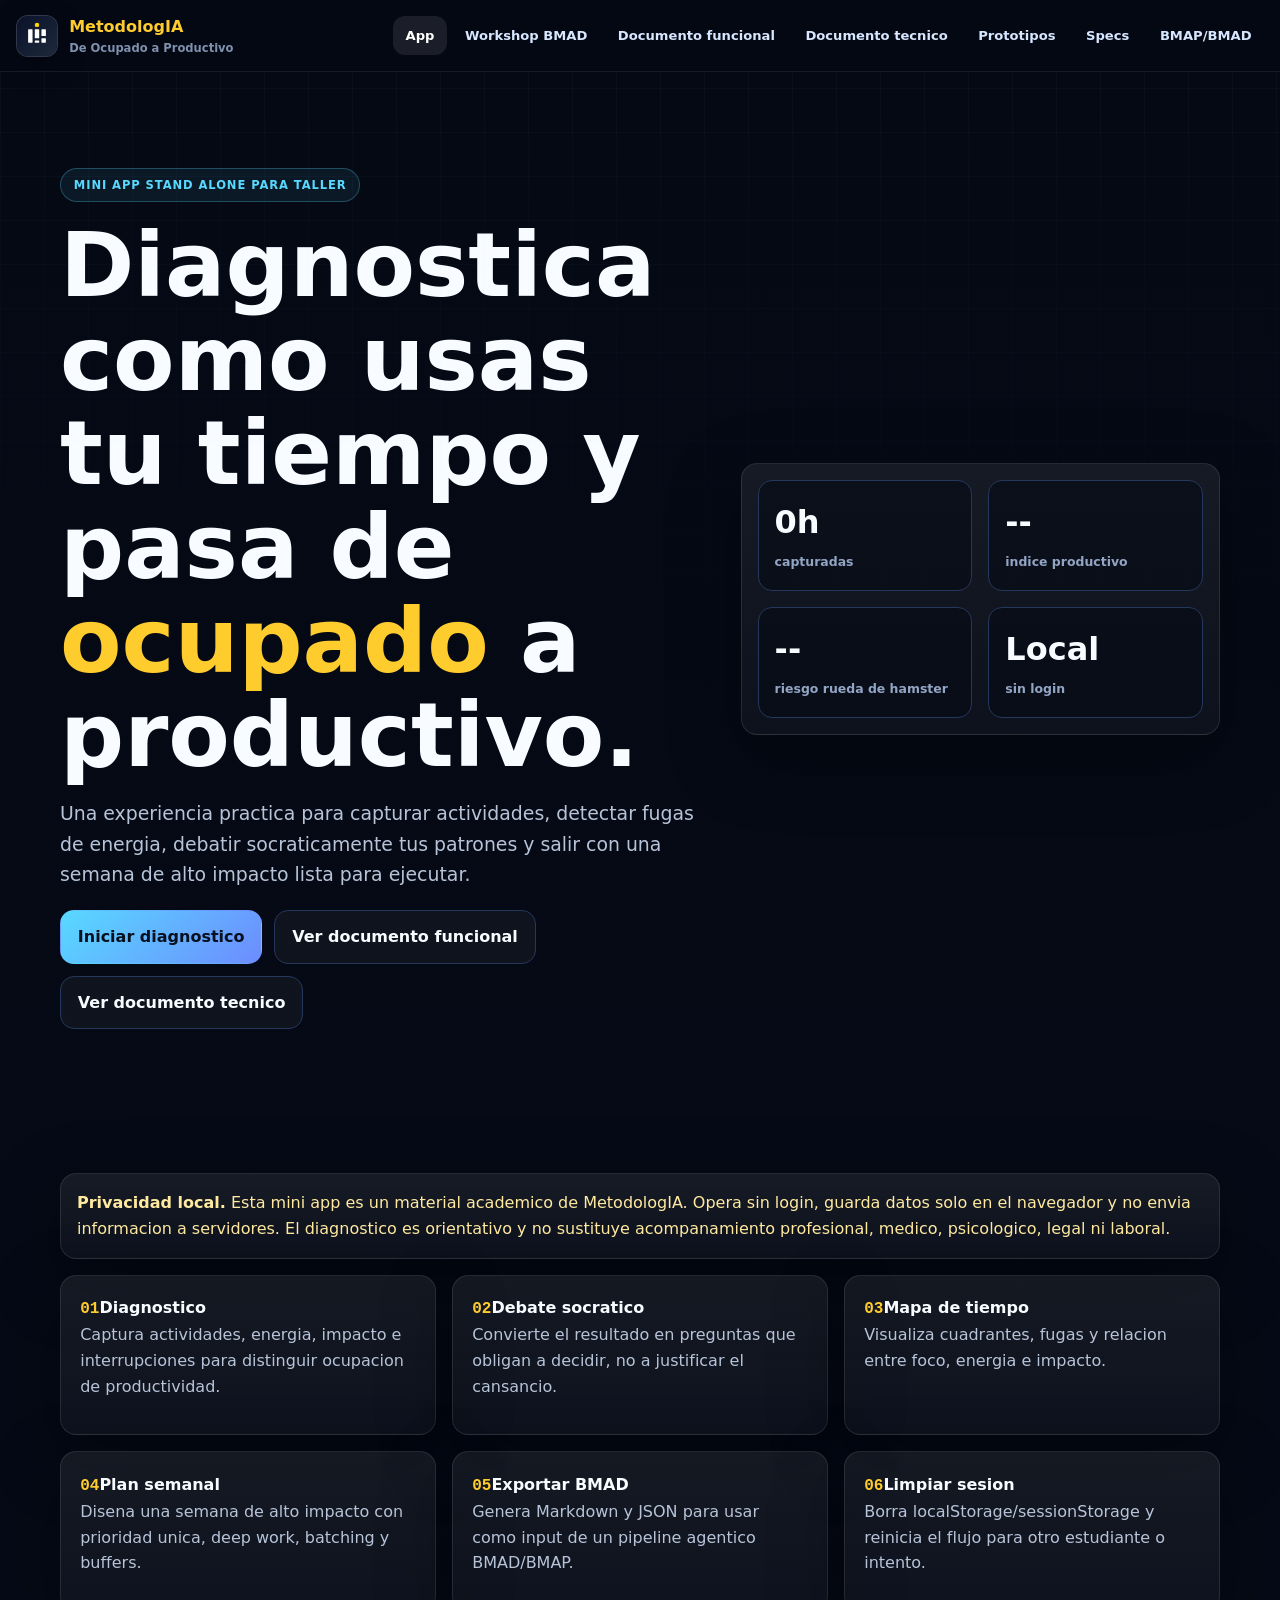
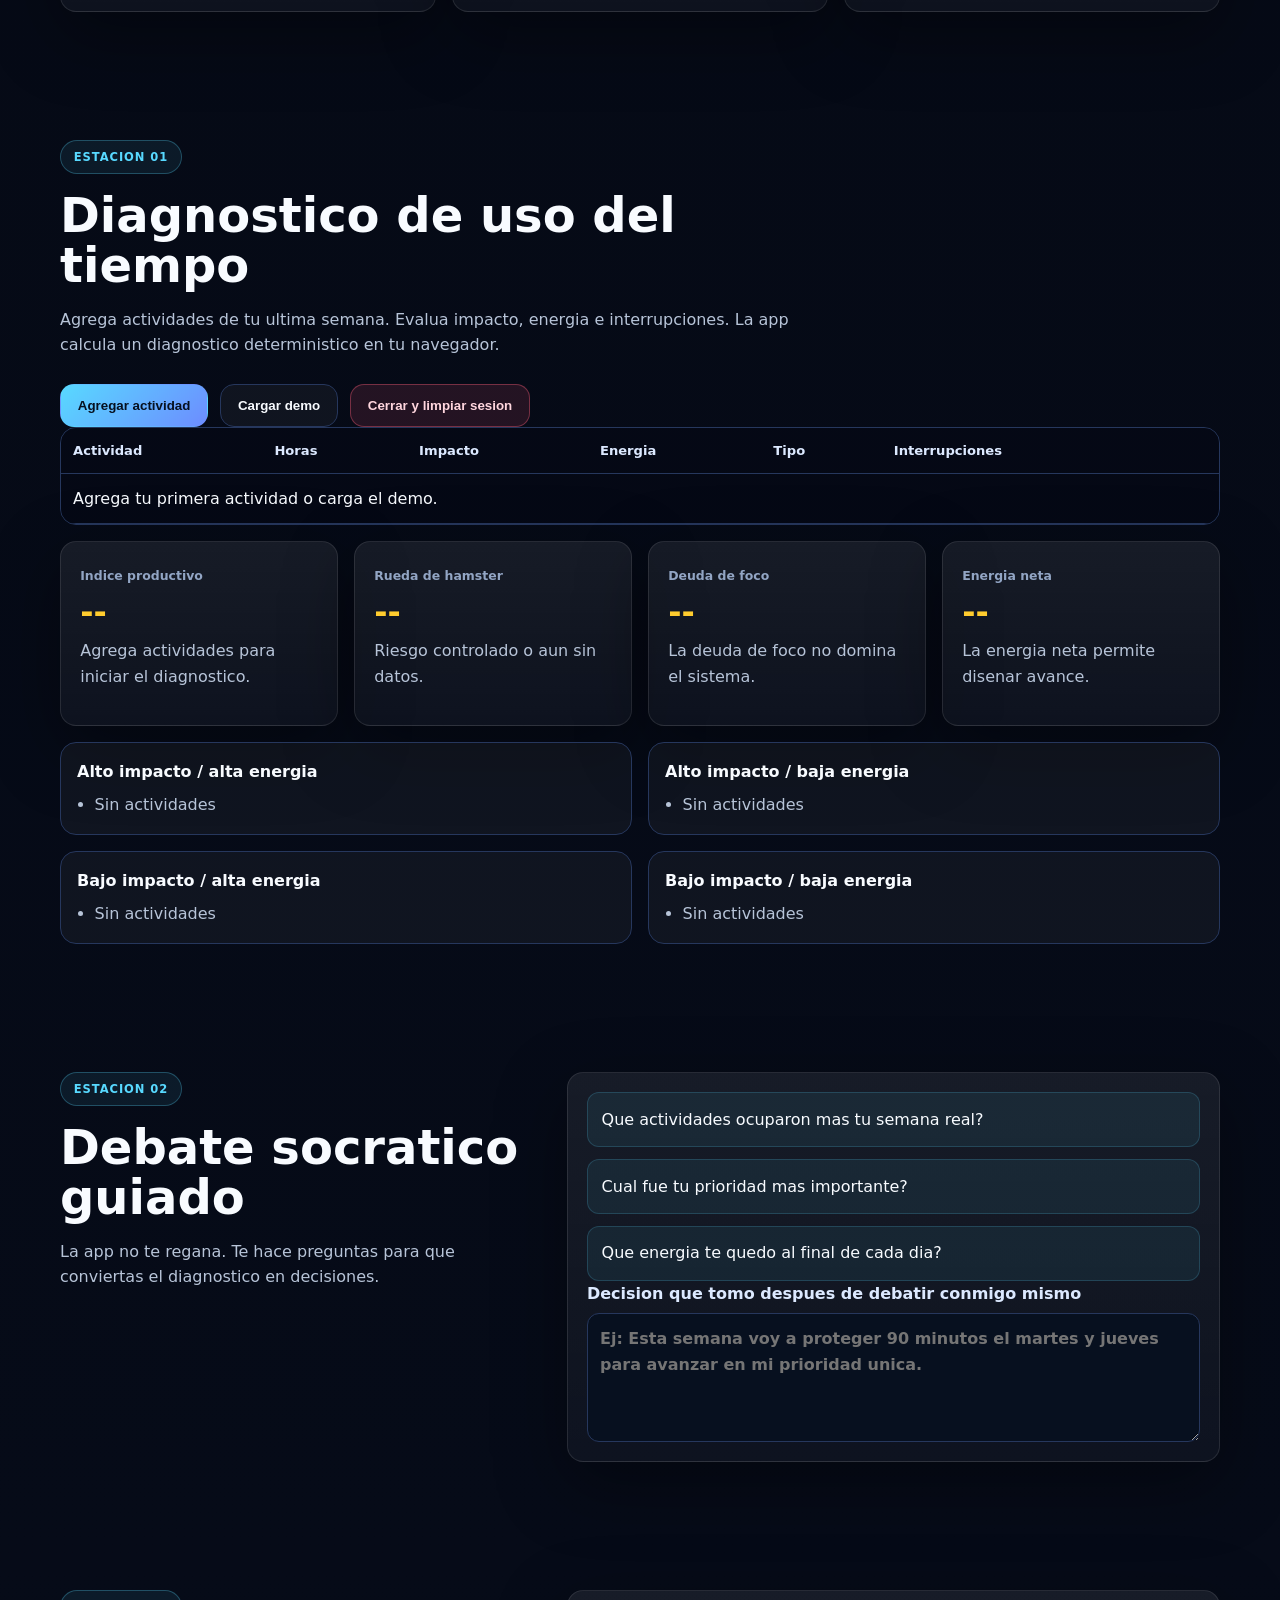
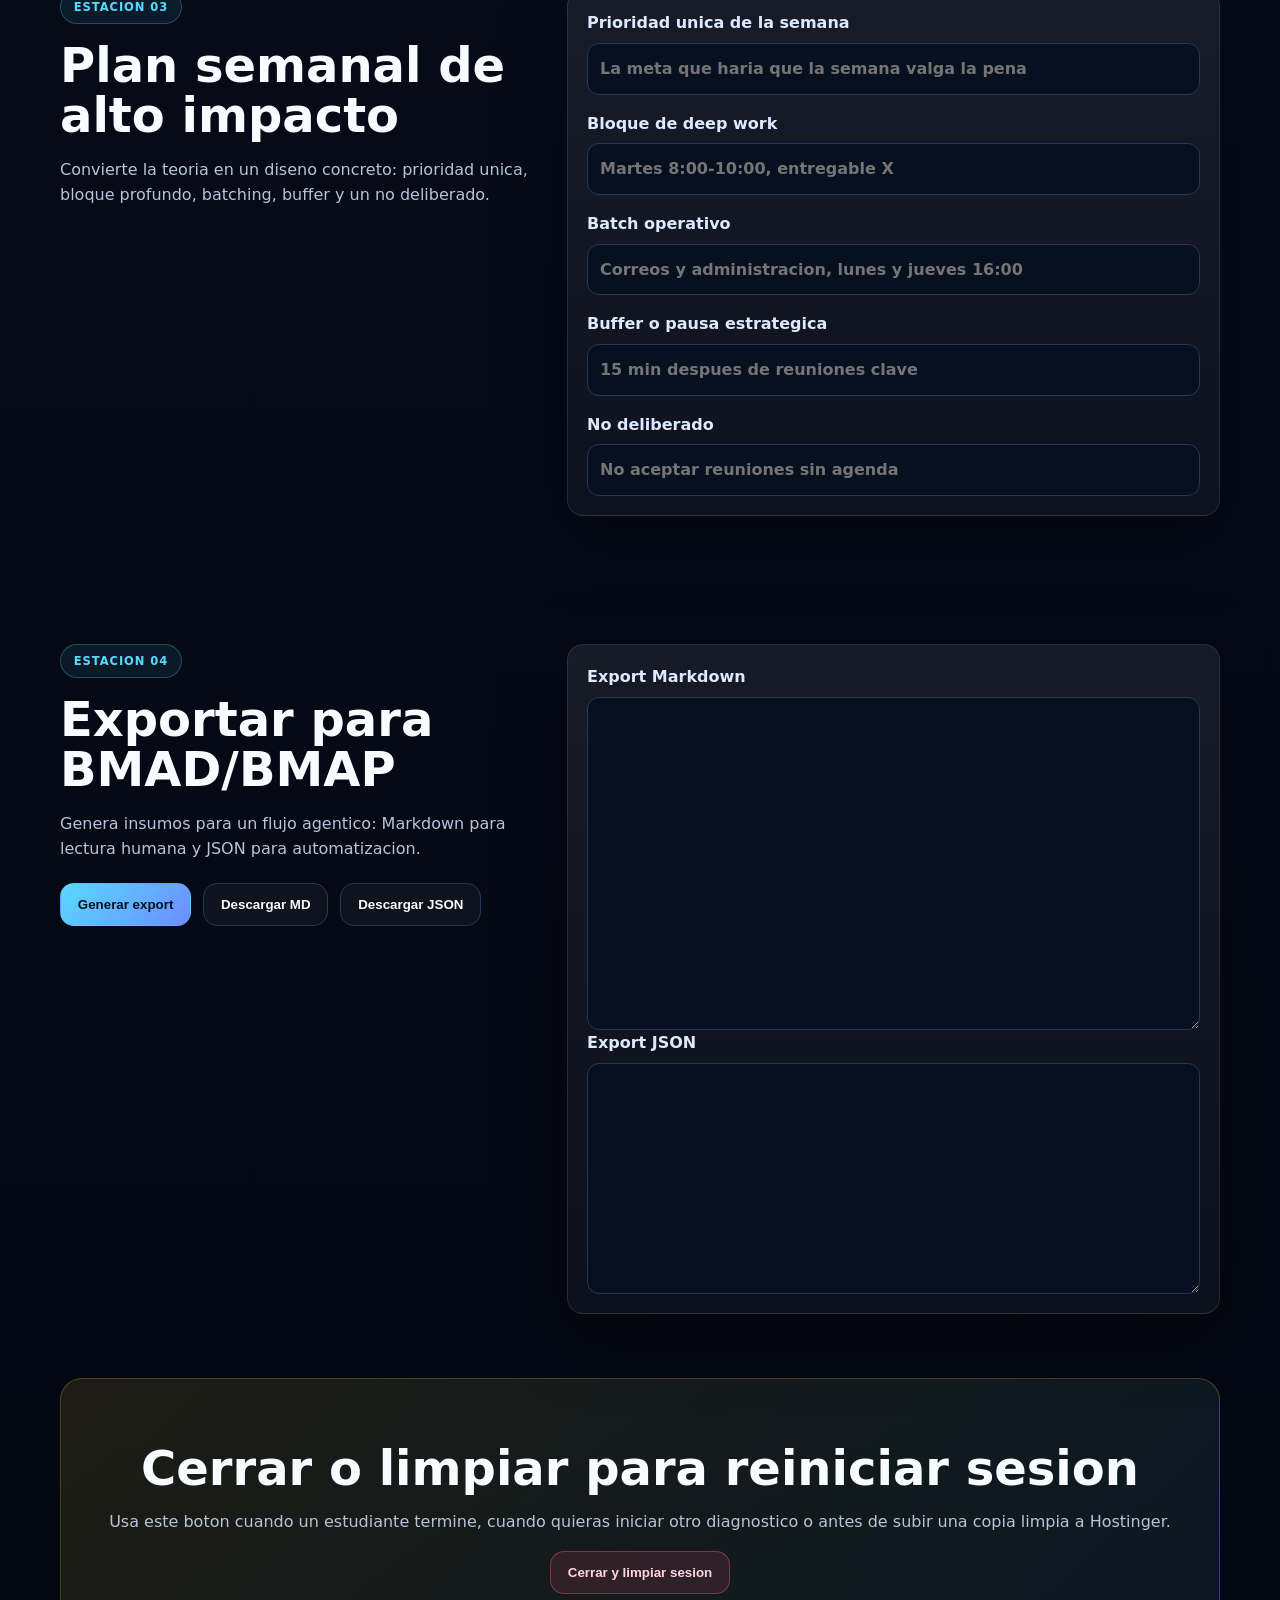
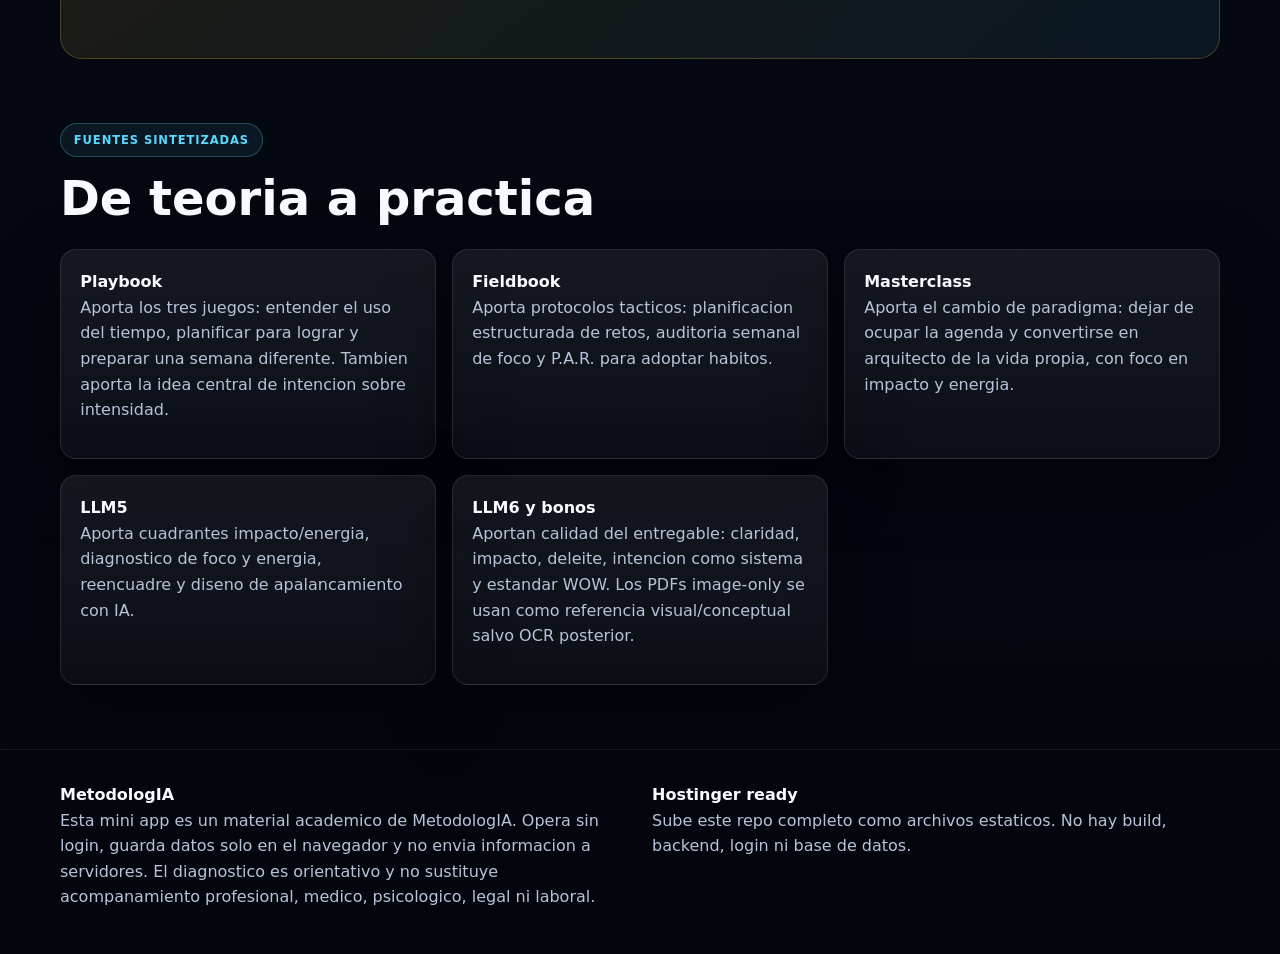
==== commit 6a94ff56: "Use MetodologIA SVG logo for favicon and brand" ====
--- a/index.html
+++ b/index.html
@@ -11,7 +11,7 @@
 <body>
   <header class="topbar">
     <a class="brand" href="index.html" aria-label="Ir a la app MetodologIA">
-      <img class="brand-logo" src="assets/metodologia_logo_primary.png" alt="MetodologIA">
+      <img class="brand-logo" src="assets/logo-metodologia.svg" alt="MetodologIA">
       <span><strong>Metodolog<span>IA</span></strong><small>De Ocupado a Productivo</small></span>
     </a>
     <nav class="nav"><a class="active" href="index.html">App</a><a class="" href="workshop-bmad.html">Workshop BMAD</a><a class="" href="documento-funcional.html">Documento funcional</a><a class="" href="documento-tecnico.html">Documento tecnico</a><a class="" href="prototipos/index.html">Prototipos</a><a class="" href="specs/00-product-vision.md">Specs</a><a class="" href="bmap/prd.md">BMAP/BMAD</a></nav>
--- a/assets/styles.css
+++ b/assets/styles.css
@@ -1,9 +1,9 @@
 :root{--bg:#050914;--bg2:#0b1324;--panel:#10192d;--panel2:#15213a;--line:#26375d;--text:#f8fbff;--muted:#b7c4d8;--cyan:#58d9ff;--blue:#6d8cff;--gold:#ffcc2e;--orange:#ff9f1c;--danger:#ff5c7a;--ok:#62e6a8;--radius:16px;--shadow:0 22px 70px rgba(0,0,0,.36);font-family:Inter,ui-sans-serif,system-ui,-apple-system,BlinkMacSystemFont,"Segoe UI",sans-serif}
 *{box-sizing:border-box;min-width:0}html{scroll-behavior:smooth}body{margin:0;background:linear-gradient(180deg,var(--bg),#060b18 55%,#03060d);color:var(--text);font-family:Inter,ui-sans-serif,system-ui,-apple-system,BlinkMacSystemFont,"Segoe UI",sans-serif;line-height:1.6;overflow-x:hidden}body:before{content:"";position:fixed;inset:0;pointer-events:none;background:linear-gradient(rgba(88,217,255,.04) 1px,transparent 1px),linear-gradient(90deg,rgba(88,217,255,.04) 1px,transparent 1px);background-size:44px 44px;mask-image:linear-gradient(to bottom,black,transparent 80%)}
-a{color:inherit;text-decoration:none}p{color:var(--muted);margin:0 0 1rem}h1,h2,h3{line-height:1.05;margin:0 0 1rem;letter-spacing:0}h1{font-size:clamp(2.4rem,7vw,5.8rem);max-width:980px}h2{font-size:clamp(1.7rem,4vw,3rem)}h1 span,.brand span{color:var(--gold)}code,pre{font-family:ui-monospace,SFMono-Regular,Menlo,monospace}pre{white-space:pre-wrap;background:#050914;border:1px solid var(--line);border-radius:14px;padding:1rem;overflow:auto;color:#d7e7ff}.wrap{width:min(1160px,calc(100% - 40px));margin:0 auto}.topbar{position:sticky;top:0;z-index:40;display:flex;align-items:center;gap:1rem;padding:.85rem 1rem;background:rgba(5,9,20,.86);border-bottom:1px solid rgba(255,255,255,.08);backdrop-filter:blur(16px)}.brand{display:flex;align-items:center;gap:.7rem}.brand-mark{width:42px;height:42px;border-radius:12px;background:linear-gradient(135deg,var(--gold),var(--orange));color:#07101f;display:grid;place-items:center;font-weight:900}.brand strong{font-size:1rem}.brand small{display:block;color:#7f91ad;font-weight:700;font-size:.72rem}.nav{margin-left:auto;display:flex;gap:.35rem;flex-wrap:wrap}.nav a,.prototype-nav a{padding:.58rem .78rem;border-radius:12px;color:#d7e7ff;font-weight:800;font-size:.82rem}.nav a:hover,.nav a.active,.prototype-nav a.active{background:rgba(255,255,255,.09);color:white}.hero{padding:6rem 0 4rem}.tool-hero{min-height:calc(100vh - 72px);display:flex;align-items:center}.hero-grid{display:grid;grid-template-columns:1.15fr .85fr;gap:2rem;align-items:center}.lead{font-size:1.18rem;max-width:780px}.eyebrow{display:inline-block;color:var(--cyan);border:1px solid rgba(88,217,255,.28);background:rgba(88,217,255,.08);border-radius:999px;padding:.42rem .8rem;font-weight:900;font-size:.72rem;letter-spacing:.08em;text-transform:uppercase;margin-bottom:1rem}.btn{border:1px solid var(--line);border-radius:14px;padding:.82rem 1.05rem;font-weight:900;display:inline-flex;align-items:center;justify-content:center;gap:.45rem;cursor:pointer;background:var(--panel);color:var(--text)}.btn.primary{background:linear-gradient(135deg,var(--cyan),var(--blue));border-color:transparent;color:#06101f}.btn.ghost{background:rgba(255,255,255,.04)}.btn.danger{background:rgba(255,92,122,.12);border-color:rgba(255,92,122,.38);color:#ffd6de}.hero-actions,.toolbar{display:flex;flex-wrap:wrap;gap:.75rem;margin-top:1.3rem}.hero-panel,.panel,.notice,.doc-section,.result-card,.station-card,.mini-card{background:linear-gradient(180deg,rgba(255,255,255,.07),rgba(255,255,255,.035));border:1px solid rgba(255,255,255,.1);border-radius:var(--radius);box-shadow:var(--shadow)}.hero-panel{display:grid;grid-template-columns:1fr 1fr;gap:1rem;padding:1rem}.metric{padding:1rem;border-radius:14px;background:rgba(5,9,20,.58);border:1px solid var(--line)}.metric strong{font-size:2rem;display:block}.metric span,.result-card span{color:#92a5c4;font-weight:800;font-size:.78rem}.section{padding:4rem 0}.section-head{max-width:760px;margin-bottom:1.6rem}.station-grid,.source-grid,.results-grid,.spec-grid{display:grid;grid-template-columns:repeat(3,1fr);gap:1rem}.station-card,.mini-card,.result-card{display:block;padding:1.2rem}.station-card span{color:var(--gold);font-weight:900;font-family:ui-monospace,SFMono-Regular,Menlo,monospace}.station-card:hover{border-color:rgba(88,217,255,.35);transform:translateY(-2px)}.notice{padding:1rem;margin:1rem 0;color:#ffeaa0}.app-shell{scroll-margin-top:90px}.activity-table-wrap{overflow:auto;border:1px solid var(--line);border-radius:16px}.activity-table{width:100%;border-collapse:collapse;min-width:860px;background:rgba(5,9,20,.55)}th,td{text-align:left;padding:.75rem;border-bottom:1px solid var(--line);vertical-align:middle}th{color:#dce9ff;font-size:.82rem}input,select,textarea{width:100%;border:1px solid var(--line);background:#07101f;color:var(--text);border-radius:12px;padding:.75rem;font:inherit}label{display:grid;gap:.45rem;color:#dce9ff;font-weight:800}.results-grid{grid-template-columns:repeat(4,1fr);margin-top:1rem}.result-card strong{font-size:2rem;color:var(--gold);display:block}.quadrants{display:grid;grid-template-columns:repeat(2,1fr);gap:1rem;margin-top:1rem}.quadrant{padding:1rem;border:1px solid var(--line);border-radius:16px;background:rgba(255,255,255,.04)}.quadrant ul{margin:.5rem 0 0;padding-left:1.1rem;color:var(--muted)}.two-col{display:grid;grid-template-columns:.85fr 1.15fr;gap:1.5rem;align-items:start}.panel{padding:1.2rem}.question-list{display:grid;gap:.75rem}.question-list div{padding:.85rem;border-radius:12px;background:rgba(88,217,255,.07);border:1px solid rgba(88,217,255,.18)}.plan-form{display:grid;gap:1rem}.closing-panel{text-align:center;background:linear-gradient(135deg,rgba(255,204,46,.1),rgba(88,217,255,.08));border:1px solid rgba(255,204,46,.24);border-radius:22px}.doc{padding:3rem 0}.doc-hero{padding:2.5rem 0}.doc-section{padding:1.4rem;margin:1rem 0}.prototype-nav{display:flex;gap:.45rem;flex-wrap:wrap;margin-bottom:1.4rem}.timeline{display:grid;gap:.8rem}.timeline div{display:grid;grid-template-columns:44px 1fr;gap:.8rem;padding:1rem;border-radius:16px;background:rgba(255,255,255,.05);border:1px solid var(--line)}.timeline span{width:34px;height:34px;display:grid;place-items:center;border-radius:11px;background:linear-gradient(135deg,var(--gold),var(--orange));color:#07101f;font-weight:900}.prototype-demo{display:grid;gap:1rem}.demo-output{padding:1rem;border-radius:14px;background:#07101f;border:1px solid var(--line);color:var(--muted)}.footer{padding:2rem 0;border-top:1px solid rgba(255,255,255,.08);background:#03060d}.footer-grid{display:grid;grid-template-columns:1fr 1fr;gap:1.5rem}
+a{color:inherit;text-decoration:none}p{color:var(--muted);margin:0 0 1rem}h1,h2,h3{line-height:1.05;margin:0 0 1rem;letter-spacing:0}h1{font-size:clamp(2.4rem,7vw,5.8rem);max-width:980px}h2{font-size:clamp(1.7rem,4vw,3rem)}h1 span,.brand span{color:var(--gold)}code,pre{font-family:ui-monospace,SFMono-Regular,Menlo,monospace}pre{white-space:pre-wrap;background:#050914;border:1px solid var(--line);border-radius:14px;padding:1rem;overflow:auto;color:#d7e7ff}.wrap{width:min(1160px,calc(100% - 40px));margin:0 auto}.topbar{position:sticky;top:0;z-index:40;display:flex;align-items:center;gap:1rem;padding:.85rem 1rem;background:rgba(5,9,20,.86);border-bottom:1px solid rgba(255,255,255,.08);backdrop-filter:blur(16px)}.brand{display:flex;align-items:center;gap:.7rem}.brand strong{font-size:1rem}.brand small{display:block;color:#7f91ad;font-weight:700;font-size:.72rem}.nav{margin-left:auto;display:flex;gap:.35rem;flex-wrap:wrap}.nav a,.prototype-nav a{padding:.58rem .78rem;border-radius:12px;color:#d7e7ff;font-weight:800;font-size:.82rem}.nav a:hover,.nav a.active,.prototype-nav a.active{background:rgba(255,255,255,.09);color:white}.hero{padding:6rem 0 4rem}.tool-hero{min-height:calc(100vh - 72px);display:flex;align-items:center}.hero-grid{display:grid;grid-template-columns:1.15fr .85fr;gap:2rem;align-items:center}.lead{font-size:1.18rem;max-width:780px}.eyebrow{display:inline-block;color:var(--cyan);border:1px solid rgba(88,217,255,.28);background:rgba(88,217,255,.08);border-radius:999px;padding:.42rem .8rem;font-weight:900;font-size:.72rem;letter-spacing:.08em;text-transform:uppercase;margin-bottom:1rem}.btn{border:1px solid var(--line);border-radius:14px;padding:.82rem 1.05rem;font-weight:900;display:inline-flex;align-items:center;justify-content:center;gap:.45rem;cursor:pointer;background:var(--panel);color:var(--text)}.btn.primary{background:linear-gradient(135deg,var(--cyan),var(--blue));border-color:transparent;color:#06101f}.btn.ghost{background:rgba(255,255,255,.04)}.btn.danger{background:rgba(255,92,122,.12);border-color:rgba(255,92,122,.38);color:#ffd6de}.hero-actions,.toolbar{display:flex;flex-wrap:wrap;gap:.75rem;margin-top:1.3rem}.hero-panel,.panel,.notice,.doc-section,.result-card,.station-card,.mini-card{background:linear-gradient(180deg,rgba(255,255,255,.07),rgba(255,255,255,.035));border:1px solid rgba(255,255,255,.1);border-radius:var(--radius);box-shadow:var(--shadow)}.hero-panel{display:grid;grid-template-columns:1fr 1fr;gap:1rem;padding:1rem}.metric{padding:1rem;border-radius:14px;background:rgba(5,9,20,.58);border:1px solid var(--line)}.metric strong{font-size:2rem;display:block}.metric span,.result-card span{color:#92a5c4;font-weight:800;font-size:.78rem}.section{padding:4rem 0}.section-head{max-width:760px;margin-bottom:1.6rem}.station-grid,.source-grid,.results-grid,.spec-grid{display:grid;grid-template-columns:repeat(3,1fr);gap:1rem}.station-card,.mini-card,.result-card{display:block;padding:1.2rem}.station-card span{color:var(--gold);font-weight:900;font-family:ui-monospace,SFMono-Regular,Menlo,monospace}.station-card:hover{border-color:rgba(88,217,255,.35);transform:translateY(-2px)}.notice{padding:1rem;margin:1rem 0;color:#ffeaa0}.app-shell{scroll-margin-top:90px}.activity-table-wrap{overflow:auto;border:1px solid var(--line);border-radius:16px}.activity-table{width:100%;border-collapse:collapse;min-width:860px;background:rgba(5,9,20,.55)}th,td{text-align:left;padding:.75rem;border-bottom:1px solid var(--line);vertical-align:middle}th{color:#dce9ff;font-size:.82rem}input,select,textarea{width:100%;border:1px solid var(--line);background:#07101f;color:var(--text);border-radius:12px;padding:.75rem;font:inherit}label{display:grid;gap:.45rem;color:#dce9ff;font-weight:800}.results-grid{grid-template-columns:repeat(4,1fr);margin-top:1rem}.result-card strong{font-size:2rem;color:var(--gold);display:block}.quadrants{display:grid;grid-template-columns:repeat(2,1fr);gap:1rem;margin-top:1rem}.quadrant{padding:1rem;border:1px solid var(--line);border-radius:16px;background:rgba(255,255,255,.04)}.quadrant ul{margin:.5rem 0 0;padding-left:1.1rem;color:var(--muted)}.two-col{display:grid;grid-template-columns:.85fr 1.15fr;gap:1.5rem;align-items:start}.panel{padding:1.2rem}.question-list{display:grid;gap:.75rem}.question-list div{padding:.85rem;border-radius:12px;background:rgba(88,217,255,.07);border:1px solid rgba(88,217,255,.18)}.plan-form{display:grid;gap:1rem}.closing-panel{text-align:center;background:linear-gradient(135deg,rgba(255,204,46,.1),rgba(88,217,255,.08));border:1px solid rgba(255,204,46,.24);border-radius:22px}.doc{padding:3rem 0}.doc-hero{padding:2.5rem 0}.doc-section{padding:1.4rem;margin:1rem 0}.prototype-nav{display:flex;gap:.45rem;flex-wrap:wrap;margin-bottom:1.4rem}.timeline{display:grid;gap:.8rem}.timeline div{display:grid;grid-template-columns:44px 1fr;gap:.8rem;padding:1rem;border-radius:16px;background:rgba(255,255,255,.05);border:1px solid var(--line)}.timeline span{width:34px;height:34px;display:grid;place-items:center;border-radius:11px;background:linear-gradient(135deg,var(--gold),var(--orange));color:#07101f;font-weight:900}.prototype-demo{display:grid;gap:1rem}.demo-output{padding:1rem;border-radius:14px;background:#07101f;border:1px solid var(--line);color:var(--muted)}.footer{padding:2rem 0;border-top:1px solid rgba(255,255,255,.08);background:#03060d}.footer-grid{display:grid;grid-template-columns:1fr 1fr;gap:1.5rem}
 @media(max-width:940px){.hero-grid,.two-col,.station-grid,.source-grid,.results-grid,.spec-grid,.footer-grid{grid-template-columns:1fr}.hero-panel,.quadrants{grid-template-columns:1fr}.tool-hero{min-height:auto}.nav{width:100%;margin-left:0}.topbar{align-items:flex-start;flex-wrap:wrap}h1{font-size:clamp(2.15rem,12vw,3.4rem)}.wrap{width:min(100% - 28px,1160px)}.section{padding:3rem 0}}
 /* BMAD workshop and Gemini BYOK */
-.brand-logo{width:42px;height:42px;border-radius:12px;object-fit:cover;border:1px solid rgba(255,255,255,.16);box-shadow:0 10px 28px rgba(0,0,0,.28)}
+.brand-logo{width:42px;height:42px;border-radius:12px;object-fit:contain;border:1px solid rgba(255,255,255,.16);box-shadow:0 10px 28px rgba(0,0,0,.28);background:#0A122A}
 .workshop-hero{padding:5rem 0 3rem}
 .stepper{display:grid;grid-template-columns:280px 1fr;gap:1.25rem;align-items:start}
 .step-list{position:sticky;top:92px;display:grid;gap:.55rem}
